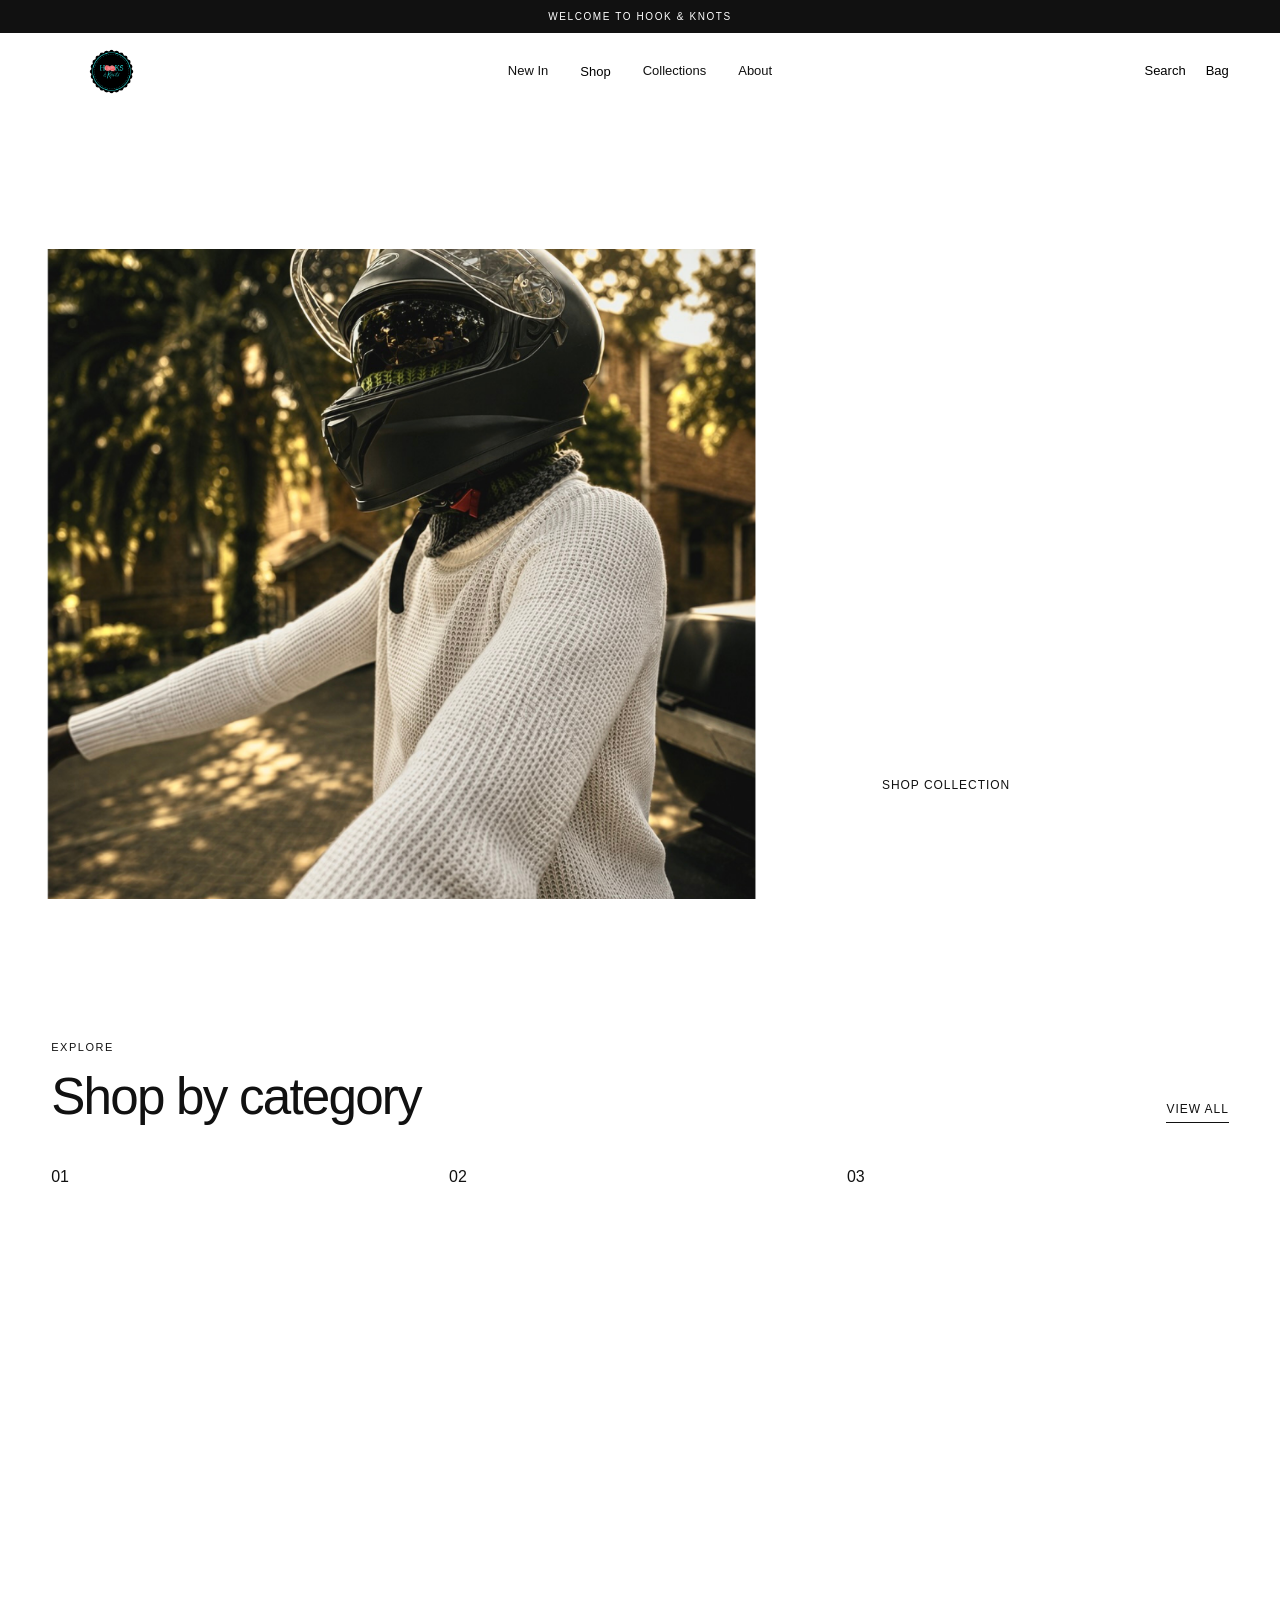
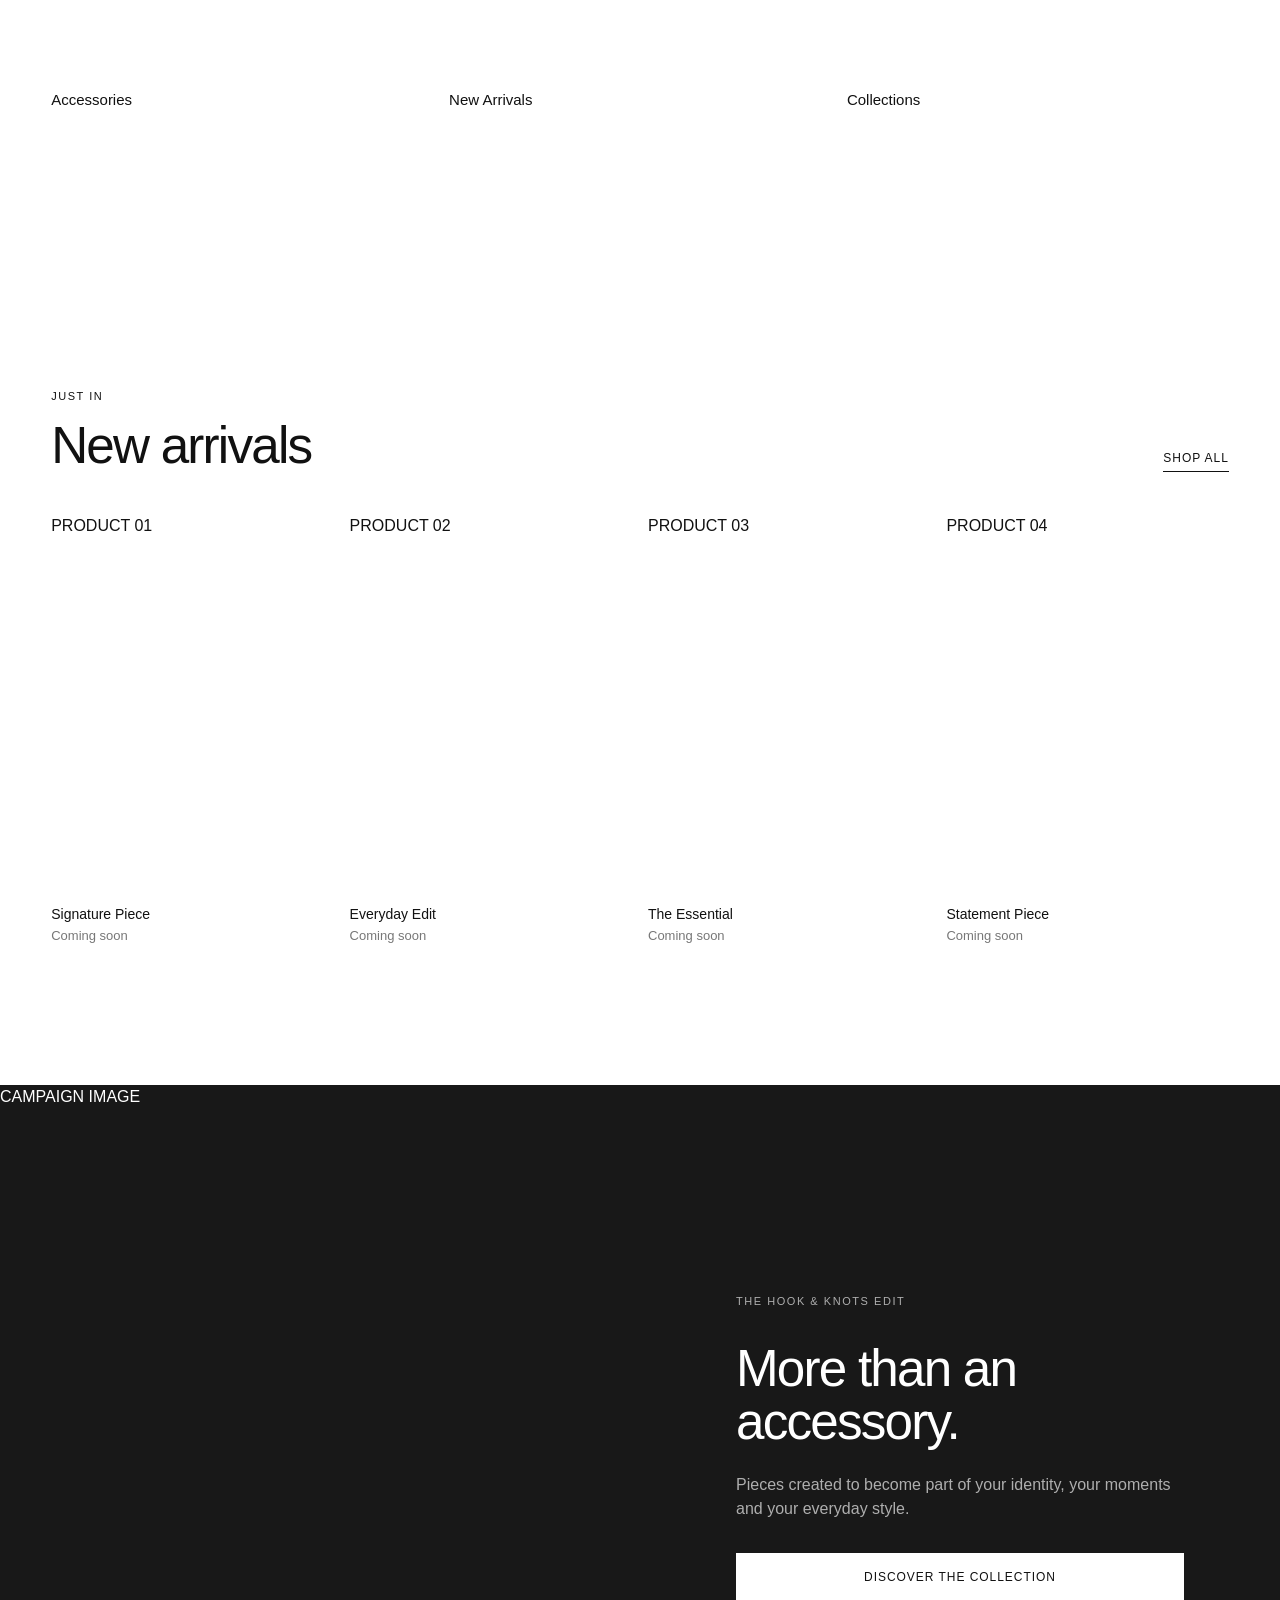
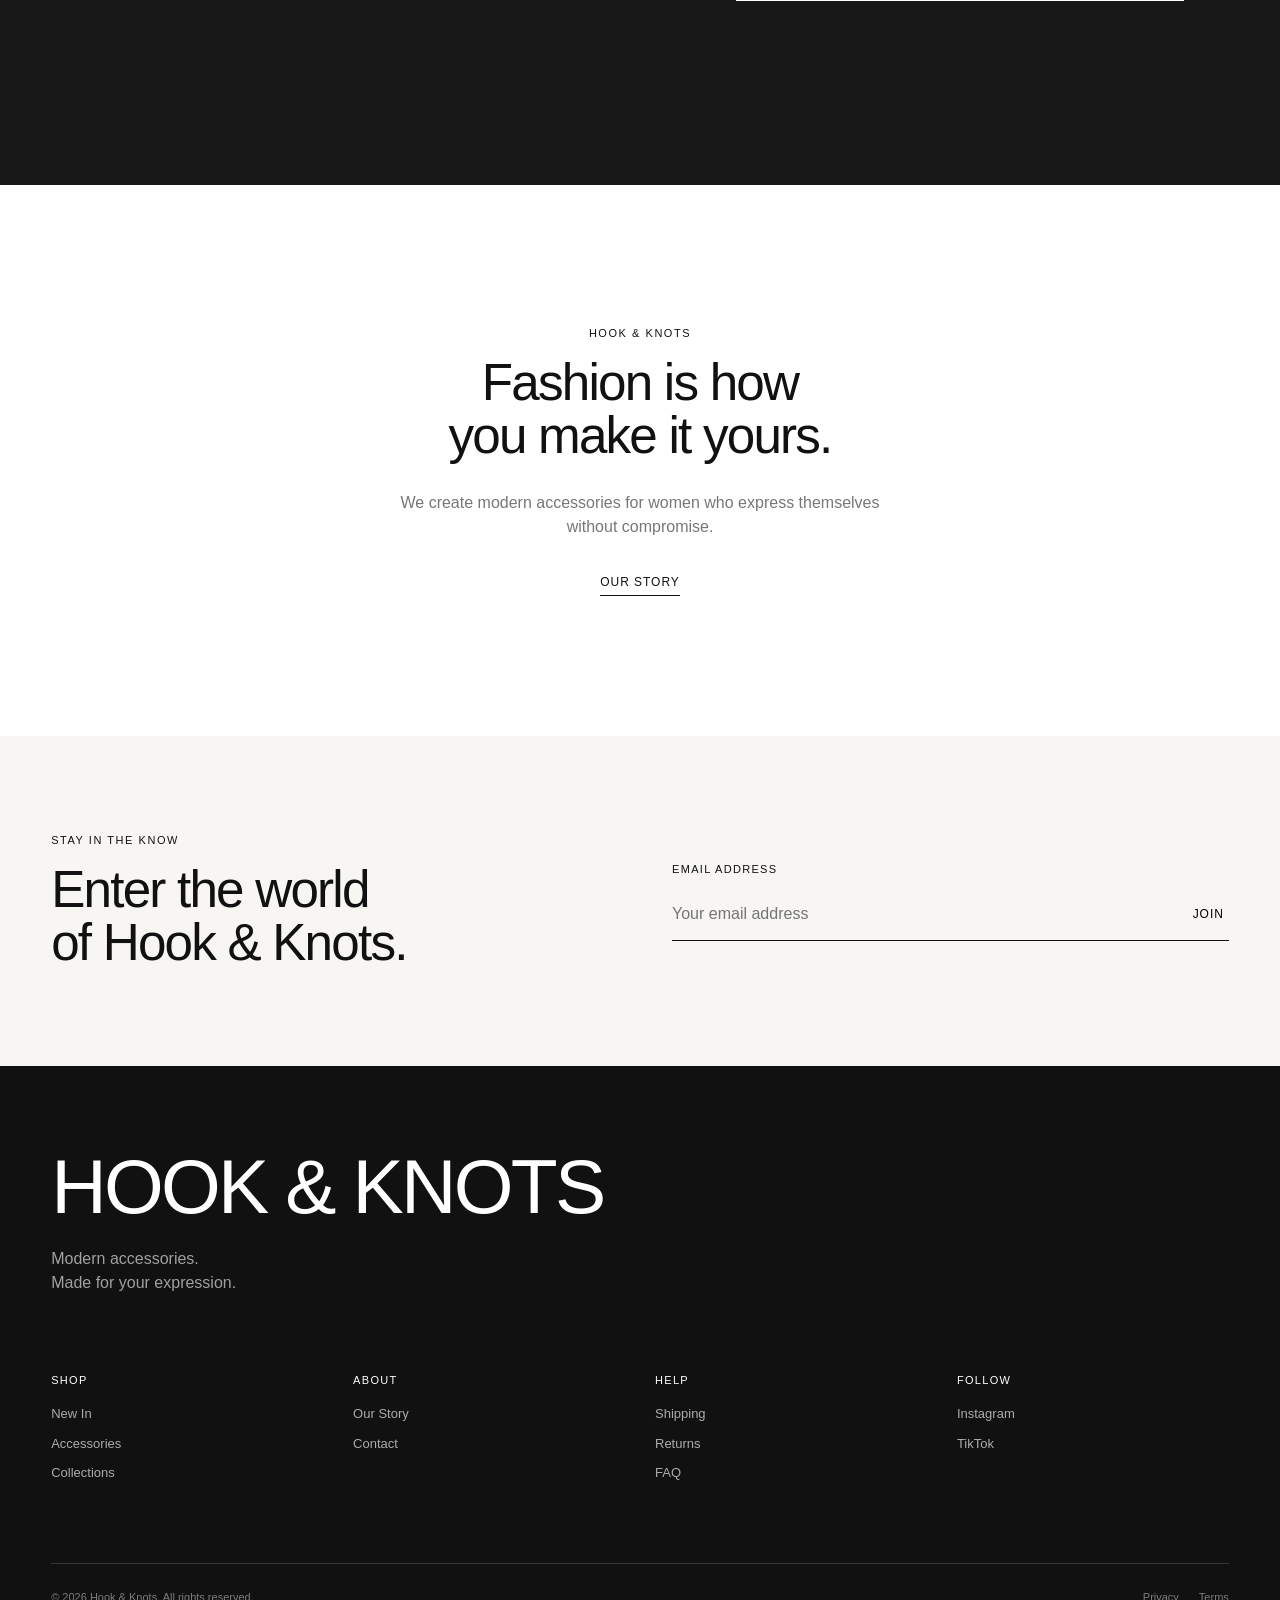
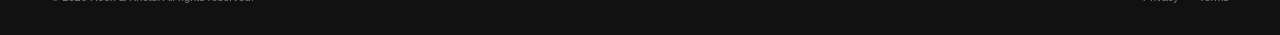
==== index.html @ 85d4e459 "project updates" ====
<!DOCTYPE html>
<html lang="en">
<head>
    <meta charset="UTF-8">
    <meta name="viewport" content="width=device-width, initial-scale=1.0">

    <meta
        name="description"
        content="Hook & Knots — modern fashion accessories designed for the woman who defines her own style."
    >

    <title>Hook & Knots — Modern Fashion Accessories</title>

    <link rel="stylesheet" href="css/style.css">
</head>

<body>

    <!-- =========================================
         ANNOUNCEMENT BAR
    ========================================== -->

    <div class="announcement-bar">
        <p>WELCOME TO HOOK & KNOTS</p>
    </div>


    <!-- =========================================
         HEADER
    ========================================== -->


    <header class="site-header">

<a href="/" class="logo">
    <img src="images/logo .png" alt="Hook & Knots" class="site-logo">
</a>
    <nav class="desktop-nav">

        <a href="#new">New In</a>

        <div class="nav-dropdown">
            <button class="nav-dropdown-button">
                Shop
            </button>

            <div class="nav-dropdown-menu">

                <div>
                    <span>SHOP</span>
                    <a href="#">All Accessories</a>
                    <a href="#">New Arrivals</a>
                    <a href="#">Best Sellers</a>
                </div>

                <div>
                    <span>EXPLORE</span>
                    <a href="#">Collections</a>
                    <a href="#">The Edit</a>
                    <a href="#">Lookbook</a>
                </div>

            </div>
        </div>

        <a href="#collections">Collections</a>

        <a href="#about">About</a>

    </nav>

    <div class="header-actions">

        <button
            class="icon-button"
            aria-label="Search"
            id="searchButton"
        >
            Search
        </button>

        <button
            class="icon-button"
            aria-label="Shopping bag"
            id="bagButton"
        >
            Cart
        </button>

        <button
            class="menu-button"
            aria-label="Open menu"
            id="menuButton"
        >
            Menu
        </button>

    </div>

</header>

<!-- =========================================
         MOBILE MENU
    ========================================== -->

    <div class="mobile-menu" id="mobileMenu">

        <button
            class="close-menu"
            id="closeMenu"
            aria-label="Close menu"
        >
            Close
        </button>

        <nav>
            <a href="#new">New In</a>
            <a href="#shop">Shop</a>
            <a href="#collections">Collections</a>
            <a href="#about">About</a>
        </nav>

    </div>


    <main>

        <!-- =====================================
             HERO
        ====================================== -->

        <section class="hero">
<div class="hero-image">
    <img src="images/Culture7.png"
         alt="Hook & Knots fashion campaign">
</div>
            <div class="hero-content">

                <p class="eyebrow">THE NEW COLLECTION</p>

                <h1>
                    Designed to<br>
                    define you.
                </h1>

                <p>
                    Hook & Knots is a modern urban brand focused on creation of customized fashion accessories.
                </p>

                <a href="#shop" class="button">
                    Shop Collection
                </a>

            </div>

        </section>


        <!-- =====================================
             SHOP BY CATEGORY
        ====================================== -->

        <section class="section category-section" id="shop">

            <div class="section-heading">

                <div>
                    <p class="eyebrow">EXPLORE</p>
                    <h2>Shop by category</h2>
                </div>

                <a href="#" class="text-link">
                    View all
                </a>

            </div>


            <div class="category-grid">

                <a href="#" class="category-card">

                    <div class="category-image placeholder-image">
                        <span>01</span>
                    </div>

                    <h3>Accessories</h3>

                </a>


                <a href="#" class="category-card">

                    <div class="category-image placeholder-image">
                        <span>02</span>
                    </div>

                    <h3>New Arrivals</h3>

                </a>


                <a href="#" class="category-card">

                    <div class="category-image placeholder-image">
                        <span>03</span>
                    </div>

                    <h3>Collections</h3>

                </a>

            </div>

        </section>


        <!-- =====================================
             NEW ARRIVALS
        ====================================== -->

        <section class="section products-section" id="new">

            <div class="section-heading">

                <div>
                    <p class="eyebrow">JUST IN</p>
                    <h2>New arrivals</h2>
                </div>

                <a href="#" class="text-link">
                    Shop all
                </a>

            </div>


            <div class="product-grid">

                <article class="product-card">

                    <div class="product-image placeholder-image">
                        <span>PRODUCT 01</span>
                    </div>

                    <div class="product-info">
                        <h3>Signature Piece</h3>
                        <p>Coming soon</p>
                    </div>

                </article>


                <article class="product-card">

                    <div class="product-image placeholder-image">
                        <span>PRODUCT 02</span>
                    </div>

                    <div class="product-info">
                        <h3>Everyday Edit</h3>
                        <p>Coming soon</p>
                    </div>

                </article>


                <article class="product-card">

                    <div class="product-image placeholder-image">
                        <span>PRODUCT 03</span>
                    </div>

                    <div class="product-info">
                        <h3>The Essential</h3>
                        <p>Coming soon</p>
                    </div>

                </article>


                <article class="product-card">

                    <div class="product-image placeholder-image">
                        <span>PRODUCT 04</span>
                    </div>

                    <div class="product-info">
                        <h3>Statement Piece</h3>
                        <p>Coming soon</p>
                    </div>

                </article>

            </div>

        </section>


        <!-- =====================================
             EDITORIAL / CAMPAIGN
        ====================================== -->

        <section class="editorial" id="collections">

            <div class="editorial-image placeholder-image">
                <span>CAMPAIGN IMAGE</span>
            </div>

            <div class="editorial-content">

                <p class="eyebrow">THE HOOK &amp; KNOTS EDIT</p>

                <h2>
                    More than an accessory.
                </h2>

                <p>
                    Pieces created to become part of your identity,
                    your moments and your everyday style.
                </p>

                <a href="#" class="button button-light">
                    Discover the collection
                </a>

            </div>

        </section>


        <!-- =====================================
             BRAND STATEMENT
        ====================================== -->

        <section class="brand-statement" id="about">

            <p class="eyebrow">HOOK &amp; KNOTS</p>

            <h2>
                Fashion is how<br>
                you make it yours.
            </h2>

            <p>
                We create modern accessories for women who
                express themselves without compromise.
            </p>

            <a href="#" class="text-link">
                Our story
            </a>

        </section>


        <!-- =====================================
             NEWSLETTER
        ====================================== -->

        <section class="newsletter">

            <div>

                <p class="eyebrow">STAY IN THE KNOW</p>

                <h2>
                    Enter the world<br>
                    of Hook &amp; Knots.
                </h2>

            </div>

            <form class="newsletter-form">

                <label for="email">
                    Email address
                </label>

                <div class="newsletter-input">

                    <input
                        type="email"
                        id="email"
                        placeholder="Your email address"
                        required
                    >

                    <button type="submit">
                        Join
                    </button>

                </div>

            </form>

        </section>

    </main>


    <!-- =========================================
         FOOTER
    ========================================== -->

    <footer class="site-footer">

        <div class="footer-brand">

            <h2>HOOK &amp; KNOTS</h2>

            <p>
                Modern accessories.<br>
                Made for your expression.
            </p>

        </div>


        <div class="footer-links">

            <div>
                <h3>Shop</h3>

                <a href="#new">New In</a>
                <a href="#shop">Accessories</a>
                <a href="#collections">Collections</a>

            </div>


            <div>
                <h3>About</h3>

                <a href="#about">Our Story</a>
                <a href="#">Contact</a>

            </div>


            <div>
                <h3>Help</h3>

                <a href="#">Shipping</a>
                <a href="#">Returns</a>
                <a href="#">FAQ</a>

            </div>


            <div>
                <h3>Follow</h3>

                <a href="#">Instagram</a>
                <a href="#">TikTok</a>

            </div>

        </div>


        <div class="footer-bottom">

            <p>
                © 2026 Hook &amp; Knots. All rights reserved.
            </p>

            <div>
                <a href="#">Privacy</a>
                <a href="#">Terms</a>
            </div>

        </div>

    </footer>


    <script src="js/script.js"></script>

</body>
</html>
---- css/style.css ----
EMIUM NAVIGATION
   ========================================================= */

.nav-dropdown {
    position: relative;
}

.nav-dropdown-button {
    font-size: 13px;
    cursor: pointer;
}

.nav-dropdown-menu {
    position: absolute;

    top: calc(100% + 25px);
    left: 50%;

    transform:
        translateX(-50%)
        translateY(10px);

    width: 420px;

    padding: 30px;

    display: grid;
    grid-template-columns: 1fr 1fr;

    gap: 35px;

    background: var(--white);

    border: 1px solid var(--light-grey);

    opacity: 0;
    visibility: hidden;

    transition:
        opacity 0.3s ease,
        transform 0.3s ease,
        visibility 0.3s ease;
}

.nav-dropdown:hover .nav-dropdown-menu,
.nav-dropdown:focus-within .nav-dropdown-menu {

    opacity: 1;

    visibility: visible;

    transform:
        translateX(-50%)
        translateY(0);
}

.nav-dropdown-menu div {

    display: flex;

    flex-direction: column;

    align-items: flex-start;

    gap: 10px;
}

.nav-dropdown-menu span {

    font-size: 10px;

    letter-spacing: 0.15em;

    color: var(--grey);

    margin-bottom: 8px;
}

.nav-dropdown-menu a {

    font-size: 13px;

    transition: opacity 0.3s ease;
}

.nav-dropdown-menu a:hover {

    opacity: 0.5;
}
/* =========================================================
   01. DESIGN TOKENS
   ========================================================= */

:root {

    /* Colors */
    --black: #111111;
    --soft-black: #181818;
    --white: #ffffff;
    --off-white: #f7f6f3;
    --warm-white: #fbfaf8;
    --light-grey: #e7e5e1;
    --grey: #777777;

    /* Typography */
    --font-main: Arial, Helvetica, sans-serif;

    /* Layout */
    --container: 1440px;
    --side-padding: clamp(20px, 4vw, 64px);

    /* Spacing */
    --space-xs: 8px;
    --space-sm: 16px;
    --space-md: 24px;
    --space-lg: 40px;
    --space-xl: 64px;
    --space-2xl: 96px;
    --space-3xl: 140px;

    /* Motion */
    --transition: 0.3s ease;

}


/* =========================================================
   02. RESET
   ========================================================= */

* {
    margin: 0;
    padding: 0;
    box-sizing: border-box;
}

html {
    scroll-behavior: smooth;
}

body {
    background: var(--white);
    color: var(--black);
    font-family: var(--font-main);
    font-size: 16px;
    line-height: 1.5;
    -webkit-font-smoothing: antialiased;
}

img {
    width: 100%;
    height: auto;
    display: block;
}

button,
input {
    font: inherit;
}

button {
    border: 0;
    background: none;
    cursor: pointer;
}

a {
    color: inherit;
    text-decoration: none;
}


/* =========================================================
   03. GLOBAL TYPOGRAPHY
   ========================================================= */

h1,
h2,
h3 {
    font-weight: 400;
    line-height: 1.05;
}

h1 {
    font-size: clamp(48px, 7vw, 100px);
    letter-spacing: -0.04em;
}

h2 {
    font-size: clamp(34px, 4vw, 64px);
    letter-spacing: -0.035em;
}

h3 {
    font-size: 18px;
}

p {
    color: var(--grey);
}

.eyebrow {
    color: inherit;
    font-size: 11px;
    letter-spacing: 0.14em;
    text-transform: uppercase;
    margin-bottom: 14px;
}


/* =========================================================
   04. ANNOUNCEMENT BAR
   ========================================================= */

.announcement-bar {
    width: 100%;
    background: var(--black);
    color: var(--white);
    padding: 9px 20px;
    text-align: center;
}

.announcement-bar p {
    color: var(--white);
    font-size: 10px;
    letter-spacing: 0.16em;
}


/* =========================================================
   05. HEADER
   ========================================================= */

.site-header {
    width: 100%;
    height: 76px;

    display: grid;
    grid-template-columns: 1fr auto 1fr;
    align-items: center;

    padding: 0 var(--side-padding);

    background: var(--white);

    position: relative;
    z-index: 100;
}

.logo {
    font-size: 18px;
    letter-spacing: 0.08em;
    font-weight: 600;
}

.desktop-nav {
    display: flex;
    align-items: center;
    gap: 32px;
}

.desktop-nav a,
.icon-button {
    font-size: 13px;
    transition: opacity var(--transition);
}

.desktop-nav a:hover,
.icon-button:hover {
    opacity: 0.5;
}

.header-actions {
    display: flex;
    justify-content: flex-end;
    align-items: center;
    gap: 20px;
}

.menu-button {
    display: none;
}


/* =========================================================
   06. MOBILE MENU
   ========================================================= */

.mobile-menu {
    display: none;
}


/* =========================================================
   07. HERO
   ========================================================= */

.hero {
    min-height: calc(100vh - 110px);

    position: relative;

    display: flex;
    align-items: flex-end;

    overflow: hidden;
    background: var(--white);
    
}
.hero-content {
    position: relative;
    z-index: 2;

    width: min(700px, 90%);

    padding:
        0
        var(--side-padding)
        clamp(40px, 7vw, 100px);

    color: var(--white);
}

.hero-content p {
    color: var(--white);
    max-width: 400px;
    margin: 20px 0 30px;
}


/* =========================================================
   08. BUTTONS
   ========================================================= */

.button {
    display: inline-flex;
    align-items: center;
    justify-content: center;

    min-height: 48px;

    padding: 0 28px;

    background: var(--white);
    color: var(--black);

    font-size: 12px;
    letter-spacing: 0.08em;
    text-transform: uppercase;

    transition:
        background var(--transition),
        color var(--transition);
}

.button:hover {
    background: var(--black);
    color: var(--white);
}

.button-light {
    background: var(--white);
    color: var(--black);
}


/* =========================================================
   09. SECTIONS
   ========================================================= */

.section {
    max-width: var(--container);
    margin: 0 auto;

    padding:
        var(--space-3xl)
        var(--side-padding);
}

.section-heading {
    display: flex;
    justify-content: space-between;
    align-items: flex-end;

    margin-bottom: 42px;
}

.text-link {
    display: inline-block;

    font-size: 12px;
    letter-spacing: 0.08em;
    text-transform: uppercase;

    border-bottom: 1px solid currentColor;

    padding-bottom: 4px;

    transition: opacity var(--transition);
}

.text-link:hover {
    opacity: 0.5;
}


/* =========================================================
   10. CATEGORY GRID
   ========================================================= */

.category-grid {
    display: grid;
    grid-template-columns: repeat(3, 1fr);
    gap: 16px;
}

.category-card {
    display: block;
}

.category-image {
    aspect-ratio: 3 / 4;

    margin-bottom: 18px;

    overflow: hidden;

    transition: transform 0.5s ease;
}

.category-card:hover .category-image {
    transform: scale(0.98);
}

.category-card h3 {
    font-size: 15px;
}


/* =========================================================
   11. PRODUCT GRID
   ========================================================= */

.product-grid {
    display: grid;
    grid-template-columns: repeat(4, 1fr);
    gap: 16px;
}

.product-image {
    aspect-ratio: 3 / 4;

    margin-bottom: 16px;

    overflow: hidden;
}

.product-info h3 {
    font-size: 14px;
    margin-bottom: 4px;
}

.product-info p {
    font-size: 13px;
}


/* =========================================================
   12. EDITORIAL
   ========================================================= */

.editorial {
    min-height: 700px;

    display: grid;
    grid-template-columns: 1fr 1fr;

    background: var(--soft-black);
    color: var(--white);
}

.editorial-image {
    min-height: 700px;
}

.editorial-content {
    display: flex;
    flex-direction: column;
    justify-content: center;

    padding: var(--space-2xl);
}

.editorial-content p {
    max-width: 450px;

    margin: 24px 0 32px;

    color: rgba(255, 255, 255, 0.65);
}


/* =========================================================
   13. BRAND STATEMENT
   ========================================================= */

.brand-statement {
    max-width: 900px;

    margin: 0 auto;

    padding:
        var(--space-3xl)
        var(--side-padding);

    text-align: center;
}

.brand-statement h2 {
    margin-bottom: 28px;
}

.brand-statement p:not(.eyebrow) {
    max-width: 500px;

    margin: 0 auto 30px;
}


/* =========================================================
   14. NEWSLETTER
   ========================================================= */

.newsletter {
    display: grid;
    grid-template-columns: 1fr 1fr;

    gap: var(--space-xl);

    padding:
        var(--space-2xl)
        var(--side-padding);

    background: var(--off-white);
}

.newsletter-form {
    align-self: center;
}

.newsletter-form label {
    display: block;

    font-size: 11px;
    text-transform: uppercase;
    letter-spacing: 0.12em;

    margin-bottom: 10px;
}

.newsletter-input {
    display: flex;

    border-bottom: 1px solid var(--black);
}

.newsletter-input input {
    width: 100%;

    padding: 14px 0;

    border: 0;
    outline: none;

    background: transparent;
}

.newsletter-input button {
    padding: 0 5px;

    font-size: 12px;
    text-transform: uppercase;
    letter-spacing: 0.08em;
}


/* =========================================================
   15. FOOTER
   ========================================================= */

.site-footer {
    padding:
        80px
        var(--side-padding)
        30px;

    background: var(--black);
    color: var(--white);
}

.footer-brand {
    margin-bottom: 80px;
}

.footer-brand h2 {
    font-size: clamp(38px, 6vw, 80px);
    margin-bottom: 20px;
}

.footer-brand p {
    color: rgba(255, 255, 255, 0.6);
}

.footer-links {
    display: grid;
    grid-template-columns: repeat(4, 1fr);

    gap: 30px;

    margin-bottom: 80px;
}

.footer-links div {
    display: flex;
    flex-direction: column;
    align-items: flex-start;
    gap: 10px;
}

.footer-links h3 {
    font-size: 11px;

    text-transform: uppercase;
    letter-spacing: 0.12em;

    margin-bottom: 8px;
}

.footer-links a {
    color: rgba(255, 255, 255, 0.65);

    font-size: 13px;

    transition: color var(--transition);
}

.footer-links a:hover {
    color: var(--white);
}

.footer-bottom {
    padding-top: 25px;

    border-top: 1px solid rgba(255, 255, 255, 0.15);

    display: flex;
    justify-content: space-between;
    gap: 20px;
}

.footer-bottom p,
.footer-bottom a {
    color: rgba(255, 255, 255, 0.45);

    font-size: 11px;
}

.footer-bottom div {
    display: flex;
    gap: 20px;
}


/* =========================================================
   16. RESPONSIVE — TABLET
   ========================================================= */

@media (max-width: 900px) {

    .desktop-nav {
        gap: 18px;
    }

    .header-actions {
        gap: 12px;
    }

    .product-grid {
        grid-template-columns: repeat(2, 1fr);
    }

    .editorial {
        grid-template-columns: 1fr;
    }

    .editorial-image {
        min-height: 500px;
    }

    .editorial-content {
        min-height: 500px;
        padding: var(--space-xl);
    }

    .newsletter {
        grid-template-columns: 1fr;
    }

}


/* =========================================================
   17. RESPONSIVE — MOBILE
   ========================================================= */

@media (max-width: 700px) {

    .site-header {
        height: 64px;

        display: flex;
        justify-content: space-between;
    }

    .desktop-nav {
        display: none;
    }

    .header-actions {
        gap: 14px;
    }

    .header-actions .icon-button:first-child {
        display: none;
    }

    .menu-button {
        display: block;
    }


    /* Mobile menu */

    .mobile-menu {
        position: fixed;
        inset: 0;

        z-index: 200;

        display: none;
        flex-direction: column;

        padding: 25px;

        background: var(--white);
    }

    .mobile-menu.active {
        display: flex;
    }

    .close-menu {
        align-self: flex-end;

        font-size: 12px;
        text-transform: uppercase;
    }

    .mobile-menu nav {
        display: flex;
        flex-direction: column;

        gap: 24px;

        margin-top: 80px;
    }

    .mobile-menu nav a {
        font-size: 38px;
        letter-spacing: -0.03em;
    }


    /* Hero */

    .hero {
        min-height: 78vh;
    }

    .hero-content {
        padding-bottom: 45px;
    }

    .hero-content h1 {
        font-size: clamp(48px, 14vw, 72px);
    }


    /* Sections */

    .section {
        padding-top: 80px;
        padding-bottom: 80px;
    }

    .section-heading {
        align-items: flex-start;
        gap: 20px;
    }

    .section-heading h2 {
        font-size: 36px;
    }


    /* Categories */

    .category-grid {
        grid-template-columns: 1fr;

        gap: 40px;
    }

    .category-image {
        aspect-ratio: 4 / 5;
    }


    /* Products */

    .product-grid {
        grid-template-columns: repeat(2, 1fr);

        gap: 12px;
    }

    .product-image {
        aspect-ratio: 3 / 4;
    }


    /* Editorial */

    .editorial-image {
        min-height: 70vh;
    }

    .editorial-content {
        min-height: auto;

        padding:
            70px
            var(--side-padding);
    }


    /* Brand */

    .brand-statement {
        padding-top: 100px;
        padding-bottom: 100px;
    }


    /* Newsletter */

    .newsletter {
        padding-top: 70px;
        padding-bottom: 70px;
    }


    /* Footer */

    .site-footer {
        padding-top: 60px;
    }

    .footer-brand {
        margin-bottom: 60px;
    }

    .footer-links {
        grid-template-columns: repeat(2, 1fr);

        margin-bottom: 60px;
    }

    .footer-bottom {
        flex-direction: column;
    }

}

/* =========================================================
   PRODUCT INTERACTIONS
   ========================================================= */

.product-card {

    cursor: pointer;

}

.product-image {

    position: relative;

    overflow: hidden;
}

.product-image::after {

    content: "VIEW PRODUCT";

    position: absolute;

    left: 50%;
    bottom: 20px;

    transform:
        translate(-50%, 10px);

    padding: 10px 16px;

    background: var(--white);

    color: var(--black);

    font-size: 9px;

    letter-spacing: 0.12em;

    opacity: 0;

    transition:
        opacity 0.3s ease,
        transform 0.3s ease;

}

.product-card:hover
.product-image::after {

    opacity: 1;

    transform:
        translate(-50%, 0);

}

.product-card:hover
.product-image {

    transform: none;
}
/* =========================================================
   SCROLL REVEAL
   ========================================================= */

.reveal {

    opacity: 0;

    transform: translateY(30px);

    transition:
        opacity 0.8s ease,
        transform 0.8s ease;

}

.reveal.visible {

    opacity: 1;

    transform: translateY(0);

}
@media (max-width: 700px) {

    .mobile-menu {

        padding:
            24px
            var(--side-padding);

    }

    .mobile-menu nav a {

        font-size: clamp(
            34px,
            10vw,
            48px
        );

        letter-spacing: -0.04em;

    }

    .mobile-menu nav a::after {

        content: "↗";

        margin-left: 8px;

        font-size: 18px;

        vertical-align: middle;

    }

}

/* =========================================================
   SHOP PAGE
   ========================================================= */

.shop-hero {
    min-height: 55vh;

    display: flex;
    align-items: flex-end;

    max-width: var(--container);
    margin: 0 auto;

    padding:
        120px
        var(--side-padding)
        70px;

    background: var(--warm-white);
}

.shop-hero > div {
    max-width: 650px;
}

.shop-hero h1 {
    margin: 10px 0 20px;

    font-size: clamp(
        64px,
        10vw,
        150px
    );

    line-height: 0.9;

    letter-spacing: -0.06em;
}

.shop-hero p:last-child {
    max-width: 480px;

    font-size: 15px;

    line-height: 1.7;

    color: var(--grey);
}


/* =========================================================
   SHOP SECTION
   ========================================================= */

.shop-section {
    max-width: var(--container);

    margin: 0 auto;

    padding:
        var(--space-2xl)
        var(--side-padding);
}


/* =========================================================
   SHOP TOOLBAR
   ========================================================= */

.shop-toolbar {
    display: flex;

    align-items: center;

    justify-content: space-between;

    padding-bottom: 25px;

    border-bottom: 1px solid var(--light-grey);
}

.shop-toolbar p {
    margin: 0;

    font-size: 12px;

    color: var(--grey);

    letter-spacing: 0.04em;
}

.shop-controls {
    display: flex;

    align-items: center;

    gap: 25px;
}

.filter-button,
.shop-controls select {
    border: 0;

    background: transparent;

    font-family: inherit;

    font-size: 12px;

    cursor: pointer;
}

.filter-button {
    text-transform: uppercase;

    letter-spacing: 0.1em;
}

.shop-controls select {
    padding: 8px 0;

    outline: none;
}


/* =========================================================
   FILTER PANEL
   ========================================================= */

.filter-panel {
    max-height: 0;

    overflow: hidden;

    opacity: 0;

    transition:
        max-height 0.4s ease,
        opacity 0.3s ease;
}

.filter-panel.active {
    max-height: 300px;

    opacity: 1;

    padding: 30px 0;

    border-bottom: 1px solid var(--light-grey);
}

.filter-panel > div {
    display: flex;

    align-items: center;

    flex-wrap: wrap;

    gap: 15px;
}

.filter-panel span {
    width: 100%;

    margin-bottom: 5px;

    font-size: 10px;

    letter-spacing: 0.15em;

    color: var(--grey);
}

.filter-panel button {
    padding: 10px 18px;

    border: 1px solid var(--black);

    background: transparent;

    font-family: inherit;

    font-size: 11px;

    cursor: pointer;

    transition:
        background 0.3s ease,
        color 0.3s ease;
}

.filter-panel button:hover,
.filter-panel button.active {
    background: var(--black);

    color: var(--white);
}


/* =========================================================
   SHOP PRODUCT GRID
   ========================================================= */

.shop-product-grid {
    display: grid;

    grid-template-columns:
        repeat(2, 1fr);

    column-gap: 18px;

    row-gap: 65px;

    margin-top: 55px;
}


/* =========================================================
   SHOP PRODUCT CARD
   ========================================================= */

.shop-product-card {
    min-width: 0;

    cursor: pointer;
}

.shop-product-image {
    position: relative;

    aspect-ratio: 3 / 4;

    display: flex;

    align-items: center;

    justify-content: center;

    overflow: hidden;

    background:
        linear-gradient(
            135deg,
            #e5e1dc,
            #c5c0b9
        );

    color: rgba(0, 0, 0, 0.3);

    transition:
        transform 0.6s ease;
}

.shop-product-image > span:first-child {
    font-size: 10px;

    letter-spacing: 0.15em;
}

.shop-product-card:hover
.shop-product-image {
    transform: scale(0.99);
}


/* =========================================================
   PRODUCT LABEL
   ========================================================= */

.product-label {
    position: absolute;

    top: 15px;

    left: 15px;

    padding: 7px 10px;

    background: var(--white);

    color: var(--black);

    font-size: 8px;

    letter-spacing: 0.1em;
}


/* =========================================================
   QUICK VIEW
   ========================================================= */

.quick-view {
    position: absolute;

    bottom: 18px;

    left: 50%;

    transform:
        translate(-50%, 15px);

    padding: 11px 18px;

    border: 0;

    background: var(--white);

    color: var(--black);

    font-family: inherit;

    font-size: 9px;

    letter-spacing: 0.1em;

    text-transform: uppercase;

    opacity: 0;

    cursor: pointer;

    transition:
        opacity 0.3s ease,
        transform 0.3s ease;
}

.shop-product-card:hover
.quick-view {
    opacity: 1;

    transform:
        translate(-50%, 0);
}


/* =========================================================
   PRODUCT INFORMATION
   ========================================================= */

.shop-product-info {
    display: flex;

    align-items: flex-start;

    justify-content: space-between;

    gap: 20px;

    padding-top: 18px;
}

.shop-product-info h2 {
    margin: 0 0 6px;

    font-size: 13px;

    font-weight: 400;
}

.shop-product-info p {
    margin: 0;

    font-size: 11px;

    color: var(--grey);
}

.shop-product-info strong {
    flex-shrink: 0;

    font-size: 12px;

    font-weight: 400;
}


/* =========================================================
   SHOP MOBILE
   ========================================================= */

@media (max-width: 700px) {

    .shop-hero {
        min-height: 48vh;

        padding:
            100px
            var(--side-padding)
            50px;
    }

    .shop-hero h1 {
        font-size: clamp(
            64px,
            20vw,
            100px
        );
    }

    .shop-hero p:last-child {
        font-size: 14px;
    }

    .shop-section {
        padding-top: 60px;
    }

    .shop-toolbar {
        align-items: flex-start;
    }

    .shop-controls {
        gap: 15px;
    }

    .shop-product-grid {
        grid-template-columns: 1fr 1fr;

        column-gap: 10px;

        row-gap: 40px;

        margin-top: 35px;
    }

    .shop-product-image {
        aspect-ratio: 3 / 4;
    }

    .product-label {
        top: 8px;

        left: 8px;

        padding: 5px 7px;
    }

    .quick-view {
        display: none;
    }

    .shop-product-info {
        display: block;

        padding-top: 12px;
    }

    .shop-product-info h2 {
        font-size: 11px;
    }

    .shop-product-info p {
        font-size: 9px;
    }

    .shop-product-info strong {
        display: block;

        margin-top: 6px;

        font-size: 10px;
    }

}
/* =========================================================
   PRODUCT DETAIL PAGE
   ========================================================= */

.product-breadcrumb {
    max-width: var(--container);
    margin: 0 auto;

    padding:
        35px
        var(--side-padding)
        0;

    display: flex;
    gap: 10px;

    font-size: 11px;
    color: var(--grey);
}

.product-breadcrumb a {
    transition: opacity 0.3s ease;
}

.product-breadcrumb a:hover {
    opacity: 0.5;
}


/* =========================================================
   PRODUCT DETAIL LAYOUT
   ========================================================= */

.product-detail {
    max-width: var(--container);
    margin: 0 auto;

    padding:
        45px
        var(--side-padding)
        var(--space-3xl);

    display: grid;

    grid-template-columns:
        minmax(0, 1.15fr)
        minmax(360px, 0.85fr);

    gap: clamp(40px, 7vw, 120px);

    align-items: start;
}


/* =========================================================
   MAIN PRODUCT IMAGE
   ========================================================= */

.product-main-image {
    width: 100%;

    aspect-ratio: 4 / 5;

    display: flex;

    align-items: center;
    justify-content: center;

    background:
        linear-gradient(
            135deg,
            #e4dfd9,
            #c3beb7
        );

    color: rgba(0, 0, 0, 0.3);

    overflow: hidden;

    transition:
        transform 0.8s ease;
}

.product-main-image span {
    font-size: 11px;

    letter-spacing: 0.16em;

    text-transform: uppercase;
}

.product-main-image:hover {
    transform: scale(0.995);
}


/* =========================================================
   PRODUCT INFORMATION
   ========================================================= */

.product-detail-info {
    position: sticky;

    top: 120px;

    padding-top: 10px;
}

.product-detail-info h1 {
    margin: 12px 0 15px;

    font-size: clamp(
        38px,
        4vw,
        64px
    );

    line-height: 0.95;

    letter-spacing: -0.05em;

    font-weight: 400;
}

.product-price {
    margin: 0 0 40px;

    font-size: 15px;
}


/* =========================================================
   DESCRIPTION
   ========================================================= */

.product-description {
    max-width: 480px;

    padding-bottom: 30px;

    border-bottom:
        1px solid var(--light-grey);
}

.product-description p {
    margin: 0 0 12px;

    font-size: 13px;

    line-height: 1.7;

    color: var(--grey);
}

.product-description p:last-child {
    margin-bottom: 0;
}


/* =========================================================
   PRODUCT OPTIONS
   ========================================================= */

.product-option {
    padding: 25px 0;

    border-bottom:
        1px solid var(--light-grey);
}

.product-option label {
    display: block;

    margin-bottom: 15px;

    font-size: 10px;

    text-transform: uppercase;

    letter-spacing: 0.12em;
}

.option-buttons {
    display: flex;

    flex-wrap: wrap;

    gap: 8px;
}

.option-button {
    min-width: 70px;

    padding: 11px 16px;

    border: 1px solid var(--light-grey);

    background: transparent;

    font-family: inherit;

    font-size: 11px;

    cursor: pointer;

    transition:
        background 0.3s ease,
        color 0.3s ease,
        border-color 0.3s ease;
}

.option-button:hover,
.option-button.active {
    border-color: var(--black);

    background: var(--black);

    color: var(--white);
}


/* =========================================================
   QUANTITY
   ========================================================= */

.quantity-selector {
    width: 130px;

    display: flex;

    align-items: center;

    justify-content: space-between;

    border: 1px solid var(--light-grey);
}

.quantity-selector button {
    width: 40px;
    height: 40px;

    border: 0;

    background: transparent;

    font-size: 18px;

    cursor: pointer;
}

.quantity-selector span {
    font-size: 12px;
}


/* =========================================================
   ADD TO BAG
   ========================================================= */

.product-add-button {
    width: 100%;

    margin-top: 25px;

    padding: 18px 25px;

    border: 1px solid var(--black);

    background: var(--black);

    color: var(--white);

    font-family: inherit;

    font-size: 11px;

    letter-spacing: 0.12em;

    text-transform: uppercase;

    cursor: pointer;

    transition:
        background 0.3s ease,
        color 0.3s ease;
}

.product-add-button:hover {
    background: transparent;

    color: var(--black);
}


/* =========================================================
   PRODUCT DETAILS
   ========================================================= */

.product-details-list {
    margin-top: 15px;
}

.product-details-list details {
    border-bottom:
        1px solid var(--light-grey);
}

.product-details-list summary {
    padding: 20px 0;

    list-style: none;

    cursor: pointer;

    font-size: 12px;
}

.product-details-list summary::-webkit-details-marker {
    display: none;
}

.product-details-list summary::after {
    content: "+";

    float: right;

    font-size: 16px;

    font-weight: 300;
}

.product-details-list details[open]
summary::after {
    content: "−";
}

.product-details-list details p {
    max-width: 500px;

    margin: 0;

    padding:
        0 0 20px;

    color: var(--grey);

    font-size: 12px;

    line-height: 1.7;
}


/* =========================================================
   RELATED PRODUCTS
   ========================================================= */

.related-products {
    max-width: var(--container);

    margin: 0 auto;

    padding:
        0
        var(--side-padding)
        var(--space-3xl);
}

.related-grid {
    display: grid;

    grid-template-columns:
        repeat(3, 1fr);

    gap: 18px;

    margin-top: 50px;
}

.related-image {
    aspect-ratio: 3 / 4;

    display: flex;

    align-items: center;
    justify-content: center;

    background:
        linear-gradient(
            135deg,
            #e5e1dc,
            #c5c0b9
        );

    color: rgba(0, 0, 0, 0.3);

    overflow: hidden;

    transition:
        transform 0.5s ease;
}

.related-grid a:hover
.related-image {
    transform: scale(0.985);
}

.related-image span {
    font-size: 10px;

    letter-spacing: 0.12em;
}

.related-grid h3 {
    margin: 15px 0 5px;

    font-size: 13px;

    font-weight: 400;
}

.related-grid p {
    margin: 0;

    font-size: 11px;

    color: var(--grey);
}


/* =========================================================
   PRODUCT MOBILE
   ========================================================= */

@media (max-width: 800px) {

    .product-breadcrumb {
        padding-top: 25px;
    }

    .product-detail {
        grid-template-columns: 1fr;

        gap: 45px;

        padding-top: 30px;

        padding-bottom: 80px;
    }

    .product-detail-info {
        position: static;

        padding-top: 0;
    }

    .product-detail-info h1 {
        font-size: clamp(
            40px,
            12vw,
            60px
        );
    }

    .product-price {
        margin-bottom: 30px;
    }

    .related-products {
        padding-bottom: 80px;
    }

    .related-grid {
        grid-template-columns:
            repeat(2, 1fr);

        gap: 10px;

        margin-top: 30px;
    }

    .related-grid a:last-child {
        display: none;
    }

}

/* =========================================================
   LOGO + HERO IMAGE FIX
   ========================================================= */

/* Header logo */
.site-logo {
    display: block;
    width: 120px;
    height: auto;
    max-height: 45px;
    object-fit: contain;
}

.logo {
    display: flex;
    align-items: center;
    width: 120px;
    height: 50px;
    overflow: hidden;
}

/* Hero image */
.hero-image {
    position: relative;
    overflow: hidden;
    width: 100%;
    height: 100%;
    min-height: 650px;
}

.hero-image img {
    position: absolute;
    inset: 0;
    width: 100%;
    height: 100%;
    object-fit: cover;
    object-position: center;
    display: block;
}
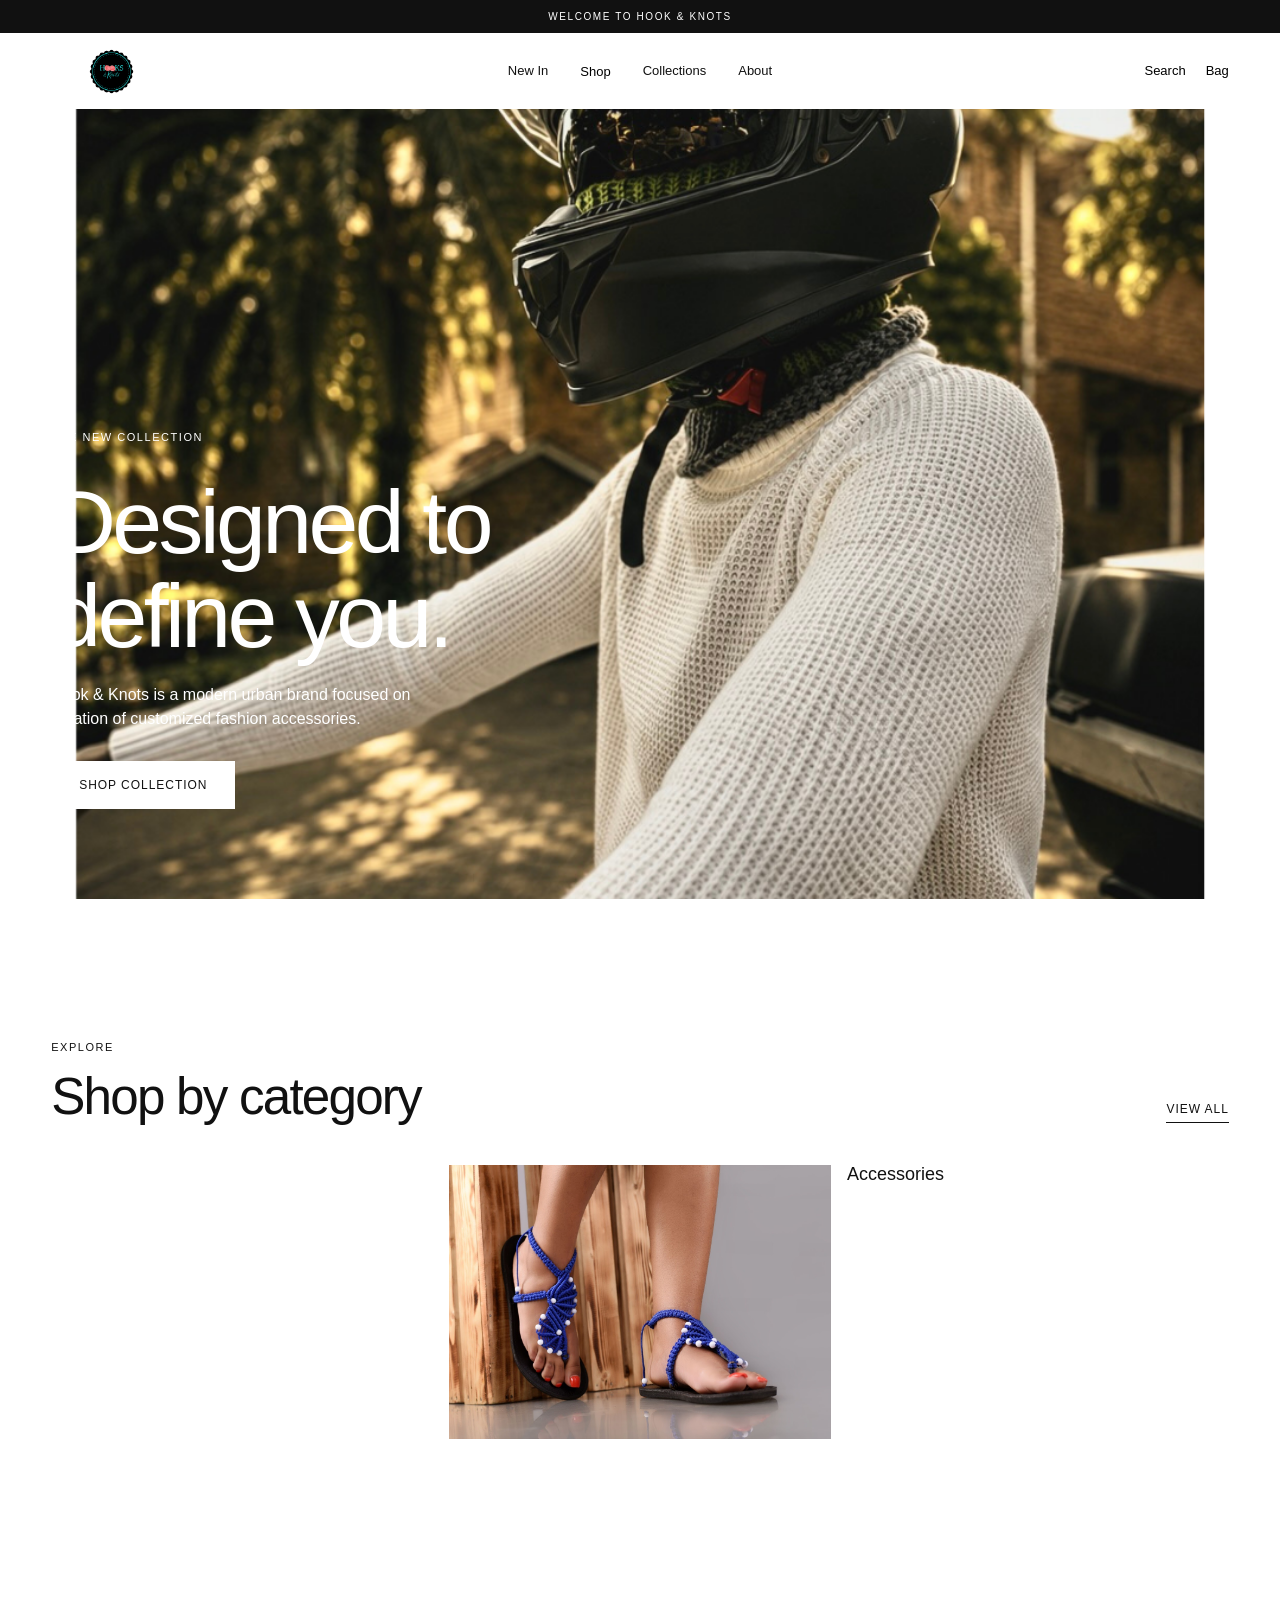
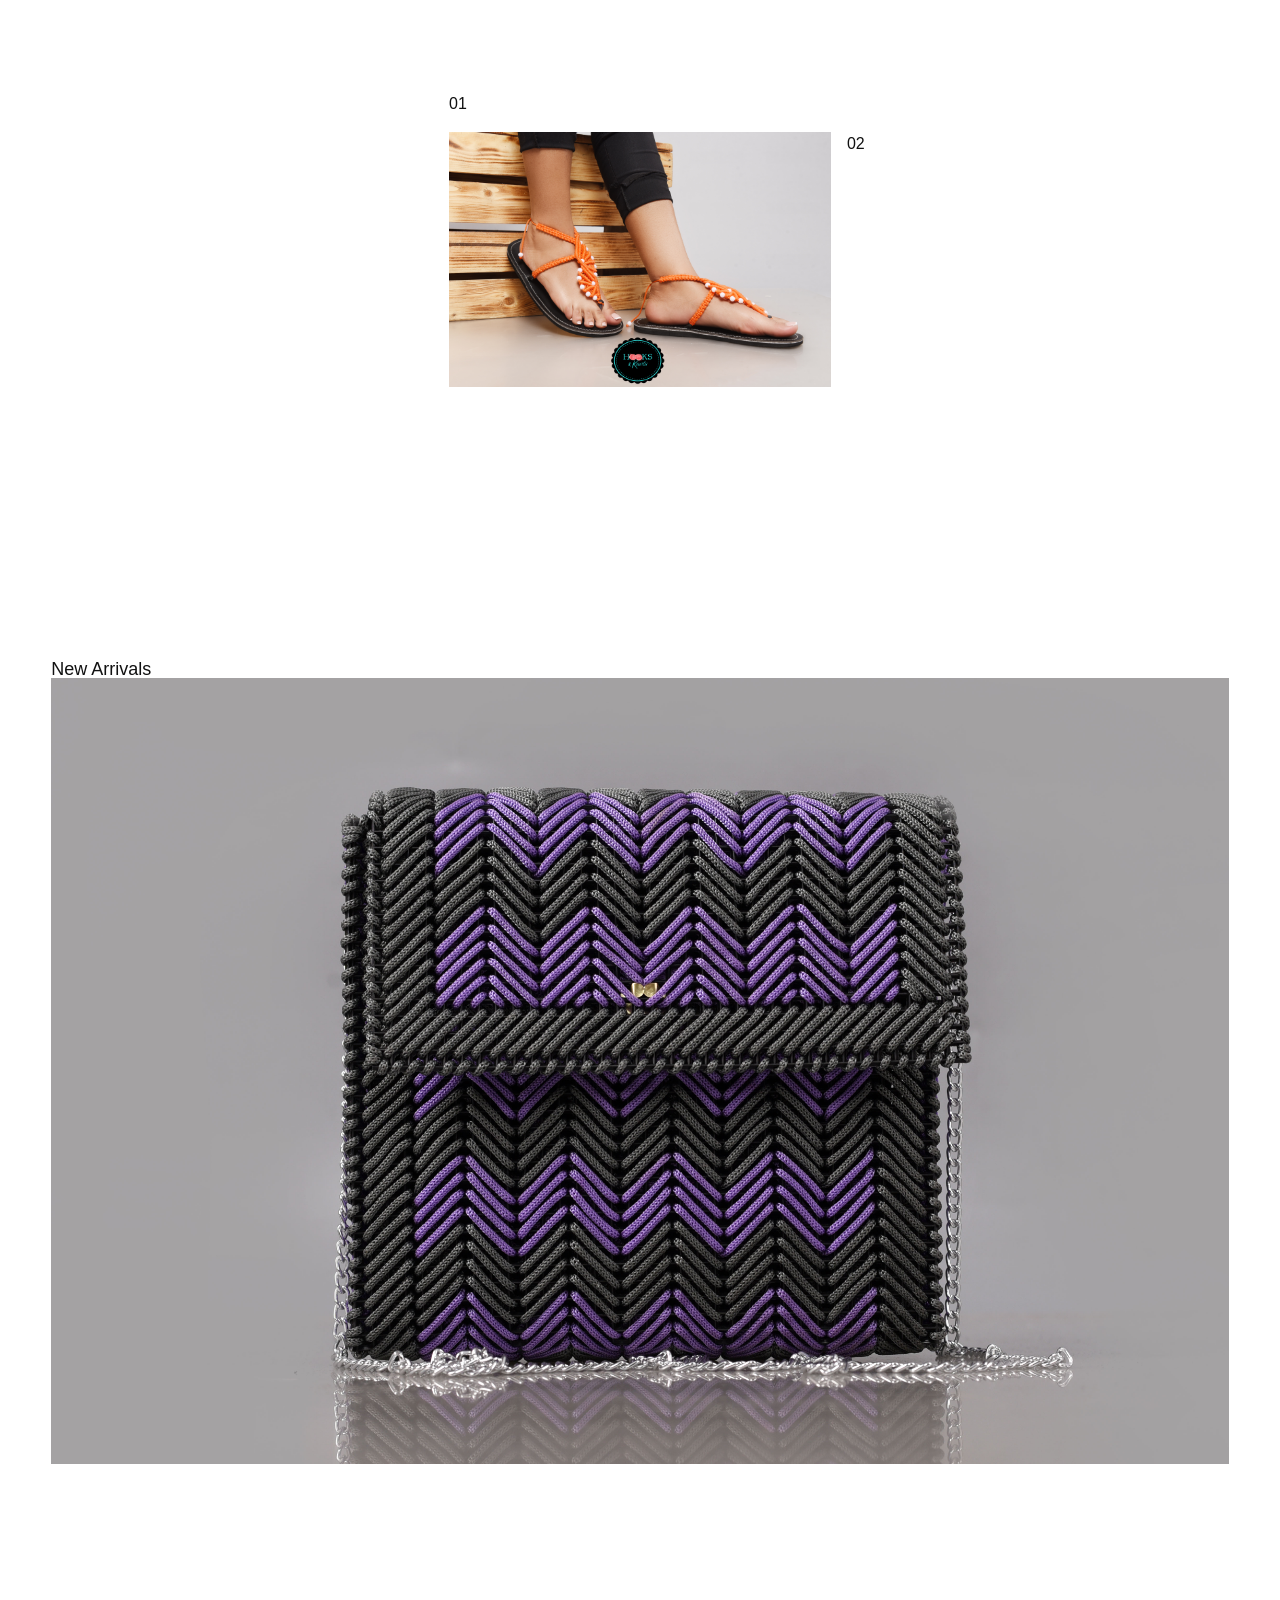
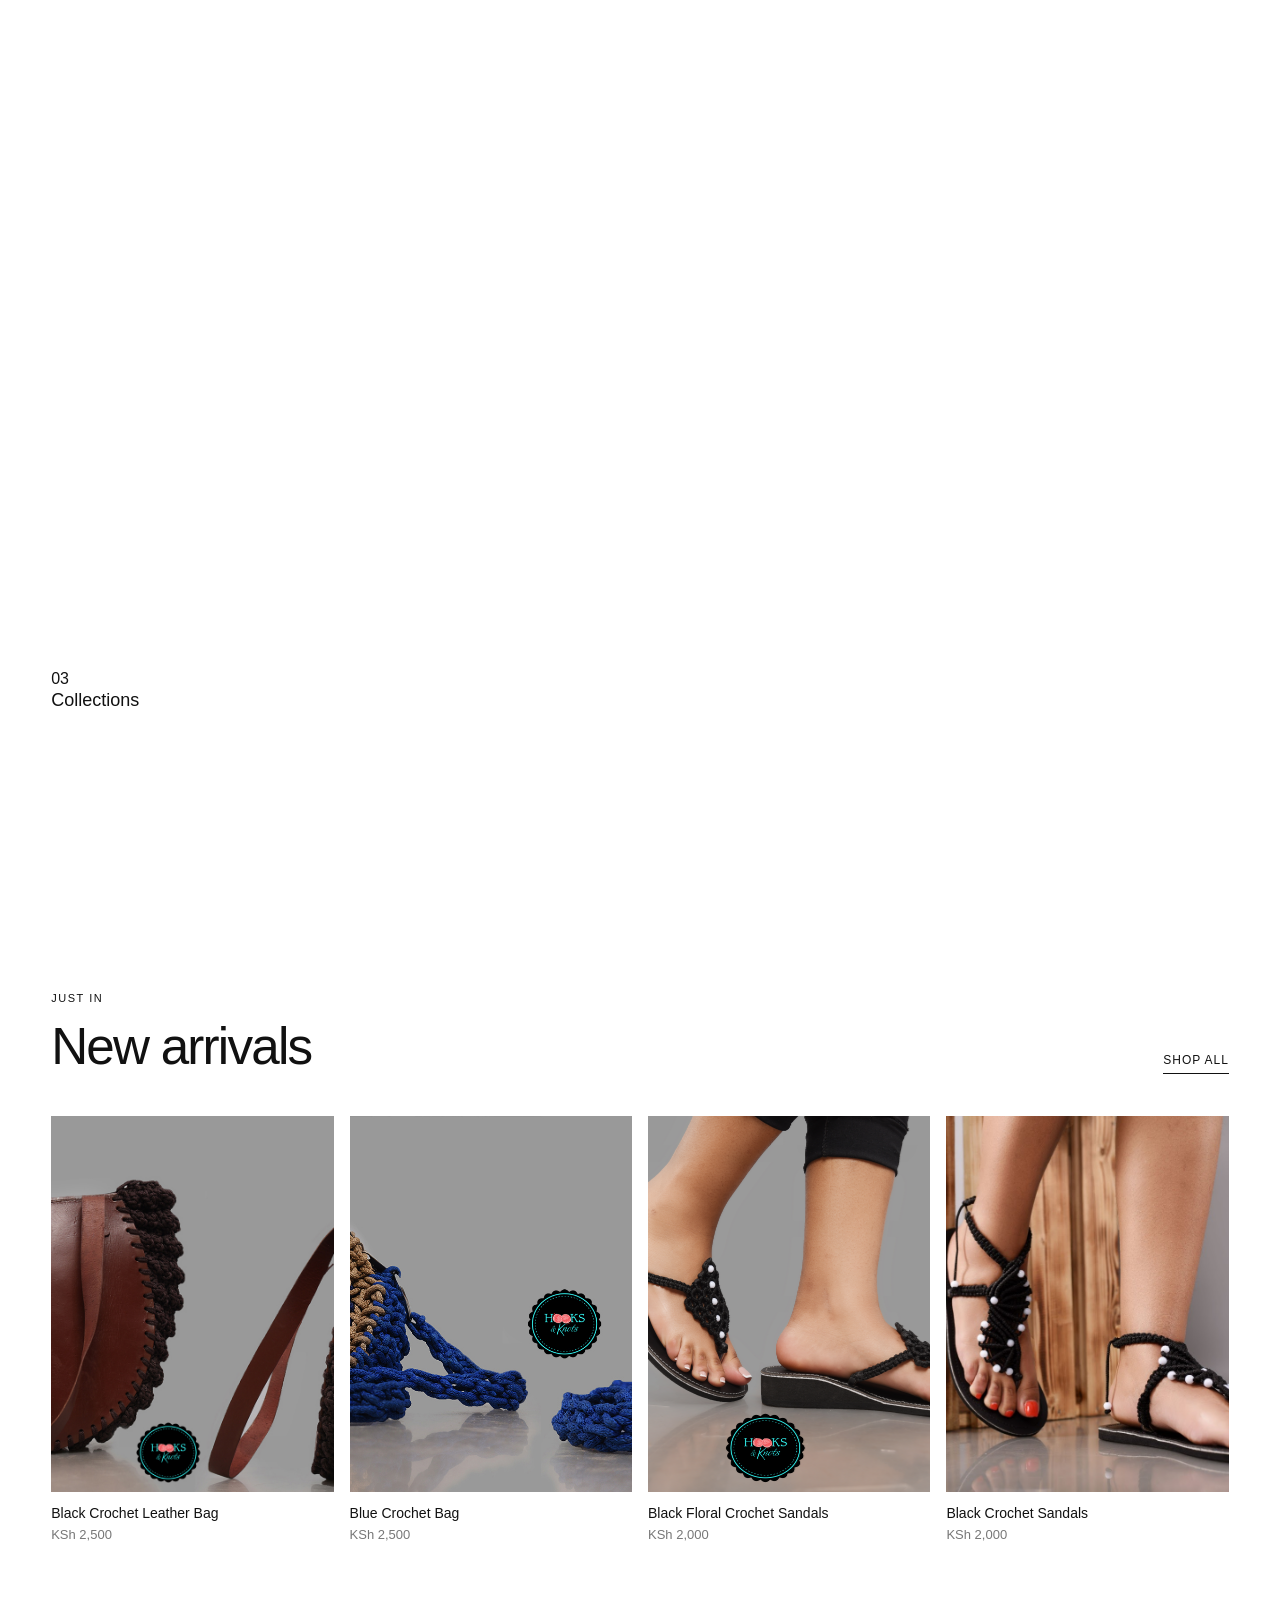
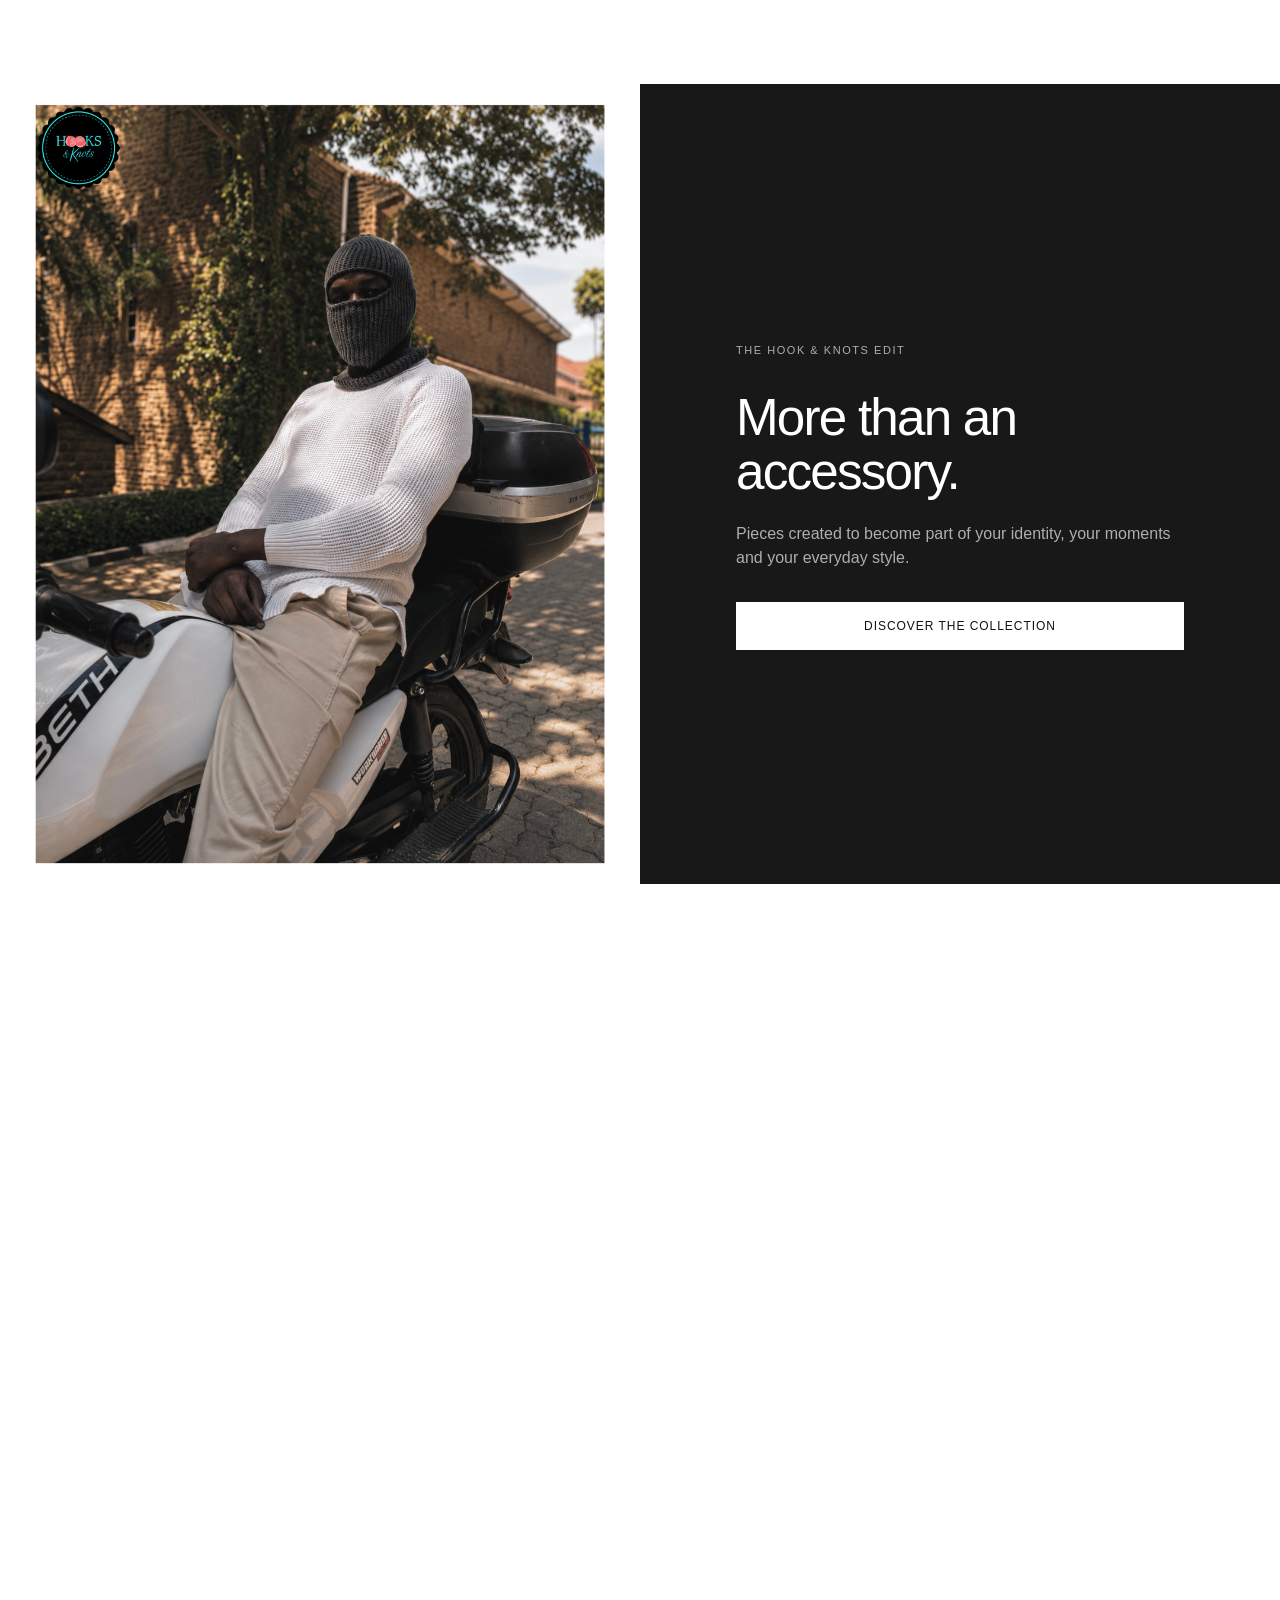
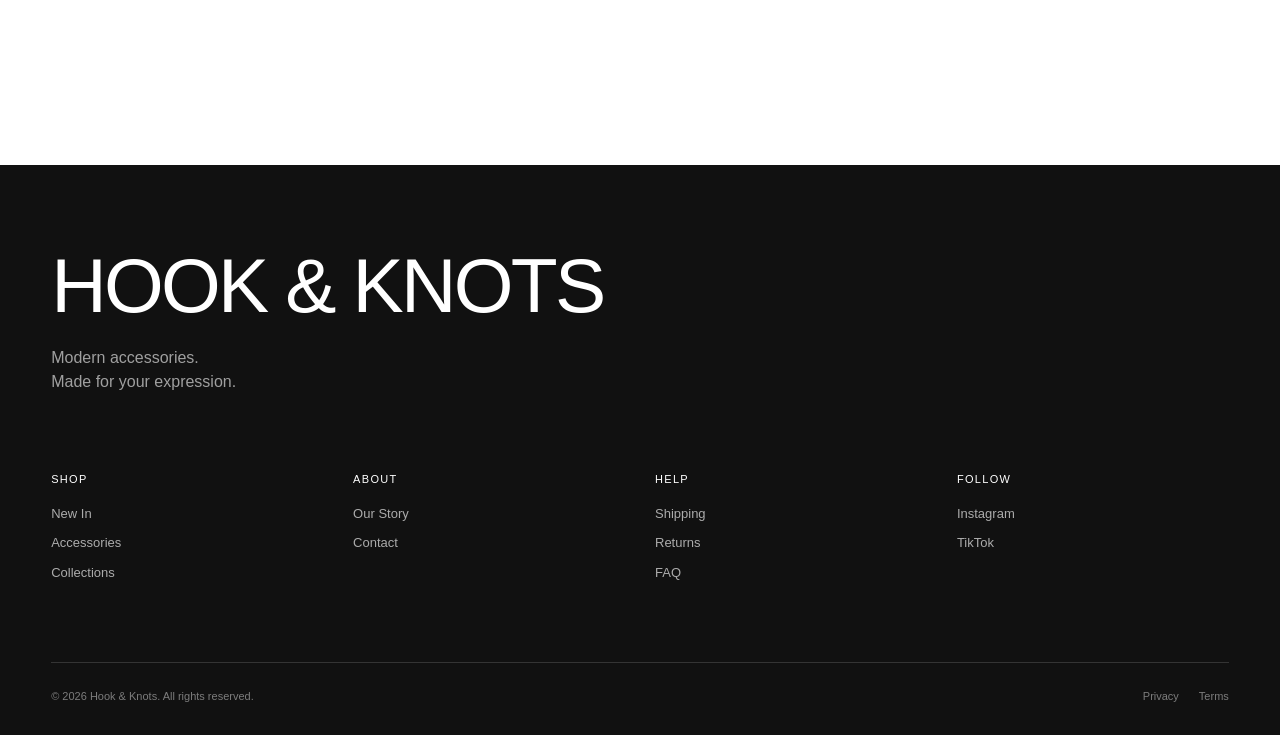
==== commit a673e0e6: "ux updates" ====
--- a/index.html
+++ b/index.html
@@ -180,7 +180,12 @@
 
                 <a href="#" class="category-card">
 
-                    <div class="category-image placeholder-image">
+                    <div class="category-card">
+    <a href="product.html">
+        <div class="category-image">
+            <img src="images/product blue crochet sandles .jpg"
+                 alt="Black Crochet Brown Leather Bag">
+        </div>
                         <span>01</span>
                     </div>
 
@@ -191,7 +196,15 @@
 
                 <a href="#" class="category-card">
 
-                    <div class="category-image placeholder-image">
+                    <div class="category-card">
+    <a href="product.html">
+        <div class="category-image">
+            <img src="images/product orange crochet sandles .JPG"
+                 alt="Black Crochet Brown Leather Bag">
+        </div>
+        
+    </a>
+</div>
                         <span>02</span>
                     </div>
 
@@ -202,7 +215,15 @@
 
                 <a href="#" class="category-card">
 
-                    <div class="category-image placeholder-image">
+                    <div class="category-card">
+    <a href="product.html">
+        <div class="category-image">
+            <img src="images/product purple sling bag1.JPG"
+                 alt="Black Crochet Brown Leather Bag">
+        </div>
+        
+    </a>
+</div>
                         <span>03</span>
                     </div>
 
@@ -237,60 +258,61 @@
 
             <div class="product-grid">
 
-                <article class="product-card">
-
-                    <div class="product-image placeholder-image">
-                        <span>PRODUCT 01</span>
-                    </div>
-
-                    <div class="product-info">
-                        <h3>Signature Piece</h3>
-                        <p>Coming soon</p>
-                    </div>
-
-                </article>
-
-
-                <article class="product-card">
-
-                    <div class="product-image placeholder-image">
-                        <span>PRODUCT 02</span>
-                    </div>
-
-                    <div class="product-info">
-                        <h3>Everyday Edit</h3>
-                        <p>Coming soon</p>
-                    </div>
-
-                </article>
-
-
-                <article class="product-card">
-
-                    <div class="product-image placeholder-image">
-                        <span>PRODUCT 03</span>
-                    </div>
-
-                    <div class="product-info">
-                        <h3>The Essential</h3>
-                        <p>Coming soon</p>
-                    </div>
-
-                </article>
-
-
-                <article class="product-card">
-
-                    <div class="product-image placeholder-image">
-                        <span>PRODUCT 04</span>
-                    </div>
-
-                    <div class="product-info">
-                        <h3>Statement Piece</h3>
-                        <p>Coming soon</p>
-                    </div>
-
-                </article>
+                <div class="product-card">
+    <a href="product.html">
+        <div class="product-image">
+            <img src="images/black crochet brown leather bag.jpg"
+                 alt="Black Crochet Brown Leather Bag">
+        </div>
+
+        <div class="product-info">
+            <h3>Black Crochet Leather Bag</h3>
+            <p>KSh 2,500</p>
+        </div>
+    </a>
+</div>
+
+<div class="product-card">
+    <a href="product.html">
+        <div class="product-image">
+            <img src="images/Blue crochet bag.jpg"
+                 alt="Blue Crochet Bag">
+        </div>
+
+        <div class="product-info">
+            <h3>Blue Crochet Bag</h3>
+            <p>KSh 2,500</p>
+        </div>
+    </a>
+</div>
+
+<div class="product-card">
+    <a href="product.html">
+        <div class="product-image">
+            <img src="images/Black Sandals floral crochet design.JPG"
+                 alt="Black Floral Crochet Sandals">
+        </div>
+
+        <div class="product-info">
+            <h3>Black Floral Crochet Sandals</h3>
+            <p>KSh 2,000</p>
+        </div>
+    </a>
+</div>
+
+<div class="product-card">
+    <a href="product.html">
+        <div class="product-image">
+            <img src="images/product black crochet sandles .jpg"
+                 alt="Black Crochet Sandals">
+        </div>
+
+        <div class="product-info">
+            <h3>Black Crochet Sandals</h3>
+            <p>KSh 2,000</p>
+        </div>
+    </a>
+</div>
 
             </div>
 
@@ -303,8 +325,10 @@
 
         <section class="editorial" id="collections">
 
-            <div class="editorial-image placeholder-image">
-                <span>CAMPAIGN IMAGE</span>
+            <div class="editorial-image ">
+                <img src="images/culture3.png"
+                 alt="Black Crochet Sandals">
+                
             </div>
 
             <div class="editorial-content">
--- a/css/style.css
+++ b/css/style.css
@@ -295,33 +295,47 @@
 /* =========================================================
    07. HERO
    ========================================================= */
-
 .hero {
-    min-height: calc(100vh - 110px);
-
-    position: relative;
-
-    display: flex;
-    align-items: flex-end;
-
-    overflow: hidden;
-    background: var(--white);
-    
-}
+min-height: calc(100vh - 110px);
+position: relative;
+display: flex;
+align-items: flex-end;
+overflow: hidden;
+background: var(--black);
+}
+
+/* Full hero image */
+.hero-image {
+position: absolute;
+inset: 0;
+width: 100%;
+height: 100%;
+overflow: hidden;
+z-index: 0;
+}
+
+.hero-image img {
+width: 100%;
+height: 100%;
+display: block;
+object-fit: cover;
+object-position: center center;
+}
+
+/* Text sits above the image */
 .hero-content {
-    position: relative;
-    z-index: 2;
-
-    width: min(700px, 90%);
-
-    padding:
-        0
-        var(--side-padding)
-        clamp(40px, 7vw, 100px);
-
-    color: var(--white);
-}
-
+position: relative;
+z-index: 2;
+width: min(700px, 90%);
+
+padding:
+    0
+    var(--side-padding)
+    clamp(40px, 7vw, 100px);
+
+color: var(--white);
+
+}
 .hero-content p {
     color: var(--white);
     max-width: 400px;
@@ -449,11 +463,37 @@
 }
 
 .product-image {
+    width: 100%;
     aspect-ratio: 3 / 4;
-
-    margin-bottom: 16px;
-
     overflow: hidden;
+    background: #f5f5f0;
+}
+
+.product-image img {
+    width: 100%;
+    height: 100%;
+    object-fit: cover;
+    display: block;
+    transition: transform 0.5s ease;
+}
+
+.product-card:hover .product-image img {
+    transform: scale(1.03);
+}
+
+.product-info {
+    padding-top: 14px;
+}
+
+.product-info h3 {
+    margin: 0 0 6px;
+    font-size: 15px;
+    font-weight: 500;
+}
+
+.product-info p {
+    margin: 0;
+    font-size: 14px;
 }
 
 .product-info h3 {
@@ -1986,21 +2026,3 @@
     overflow: hidden;
 }
 
-/* Hero image */
-.hero-image {
-    position: relative;
-    overflow: hidden;
-    width: 100%;
-    height: 100%;
-    min-height: 650px;
-}
-
-.hero-image img {
-    position: absolute;
-    inset: 0;
-    width: 100%;
-    height: 100%;
-    object-fit: cover;
-    object-position: center;
-    display: block;
-}
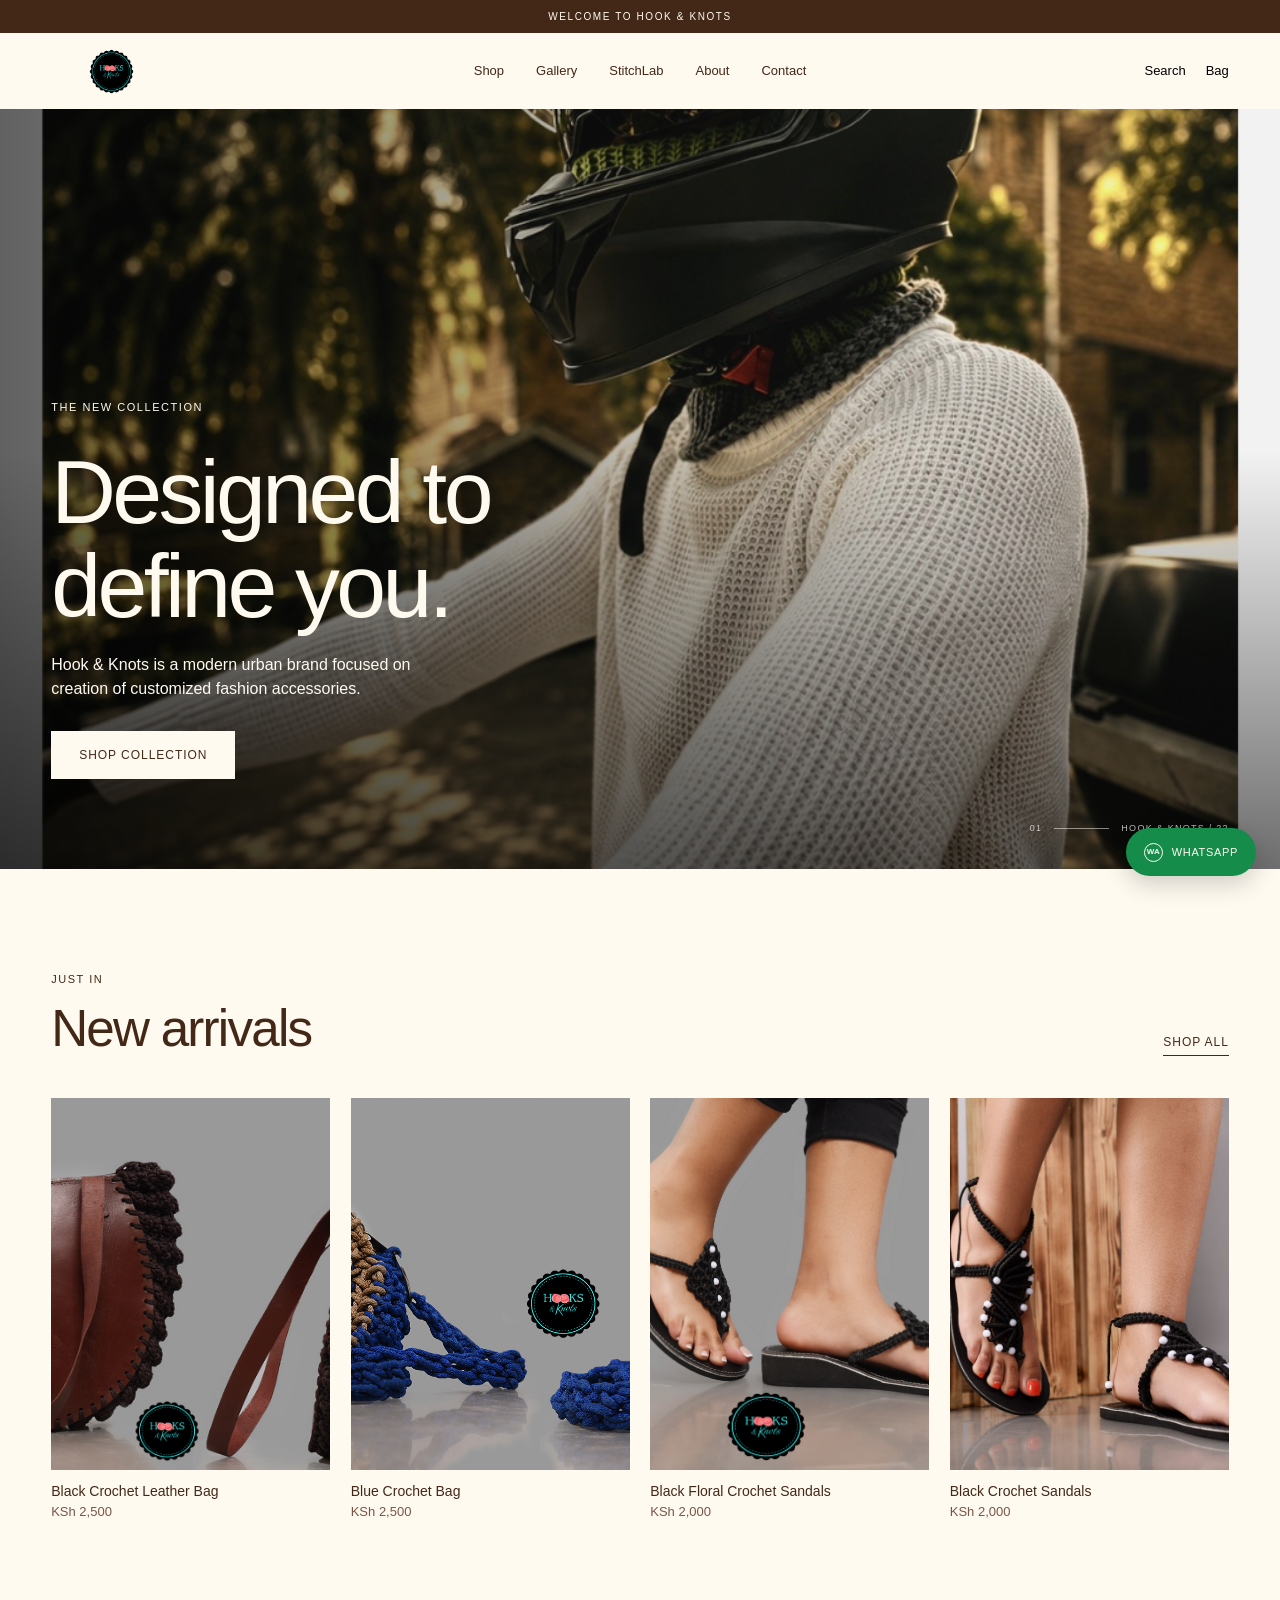
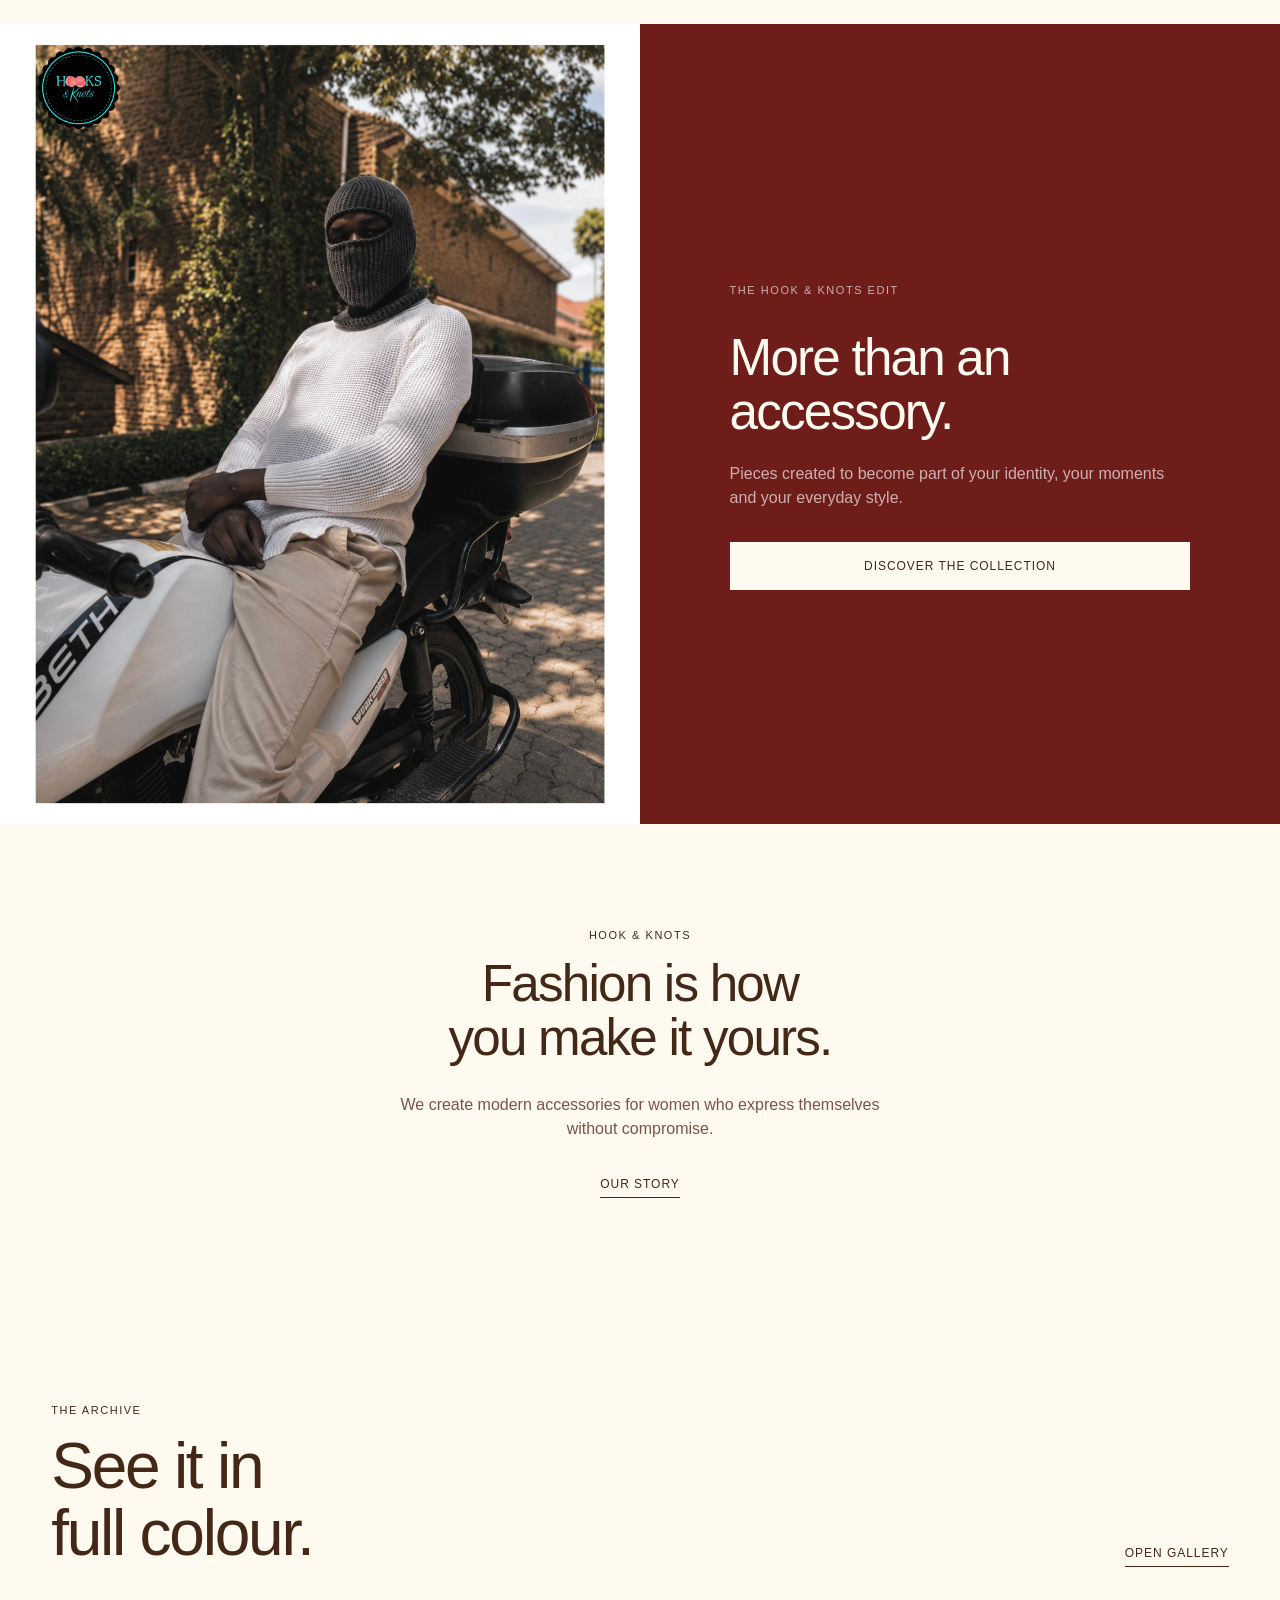
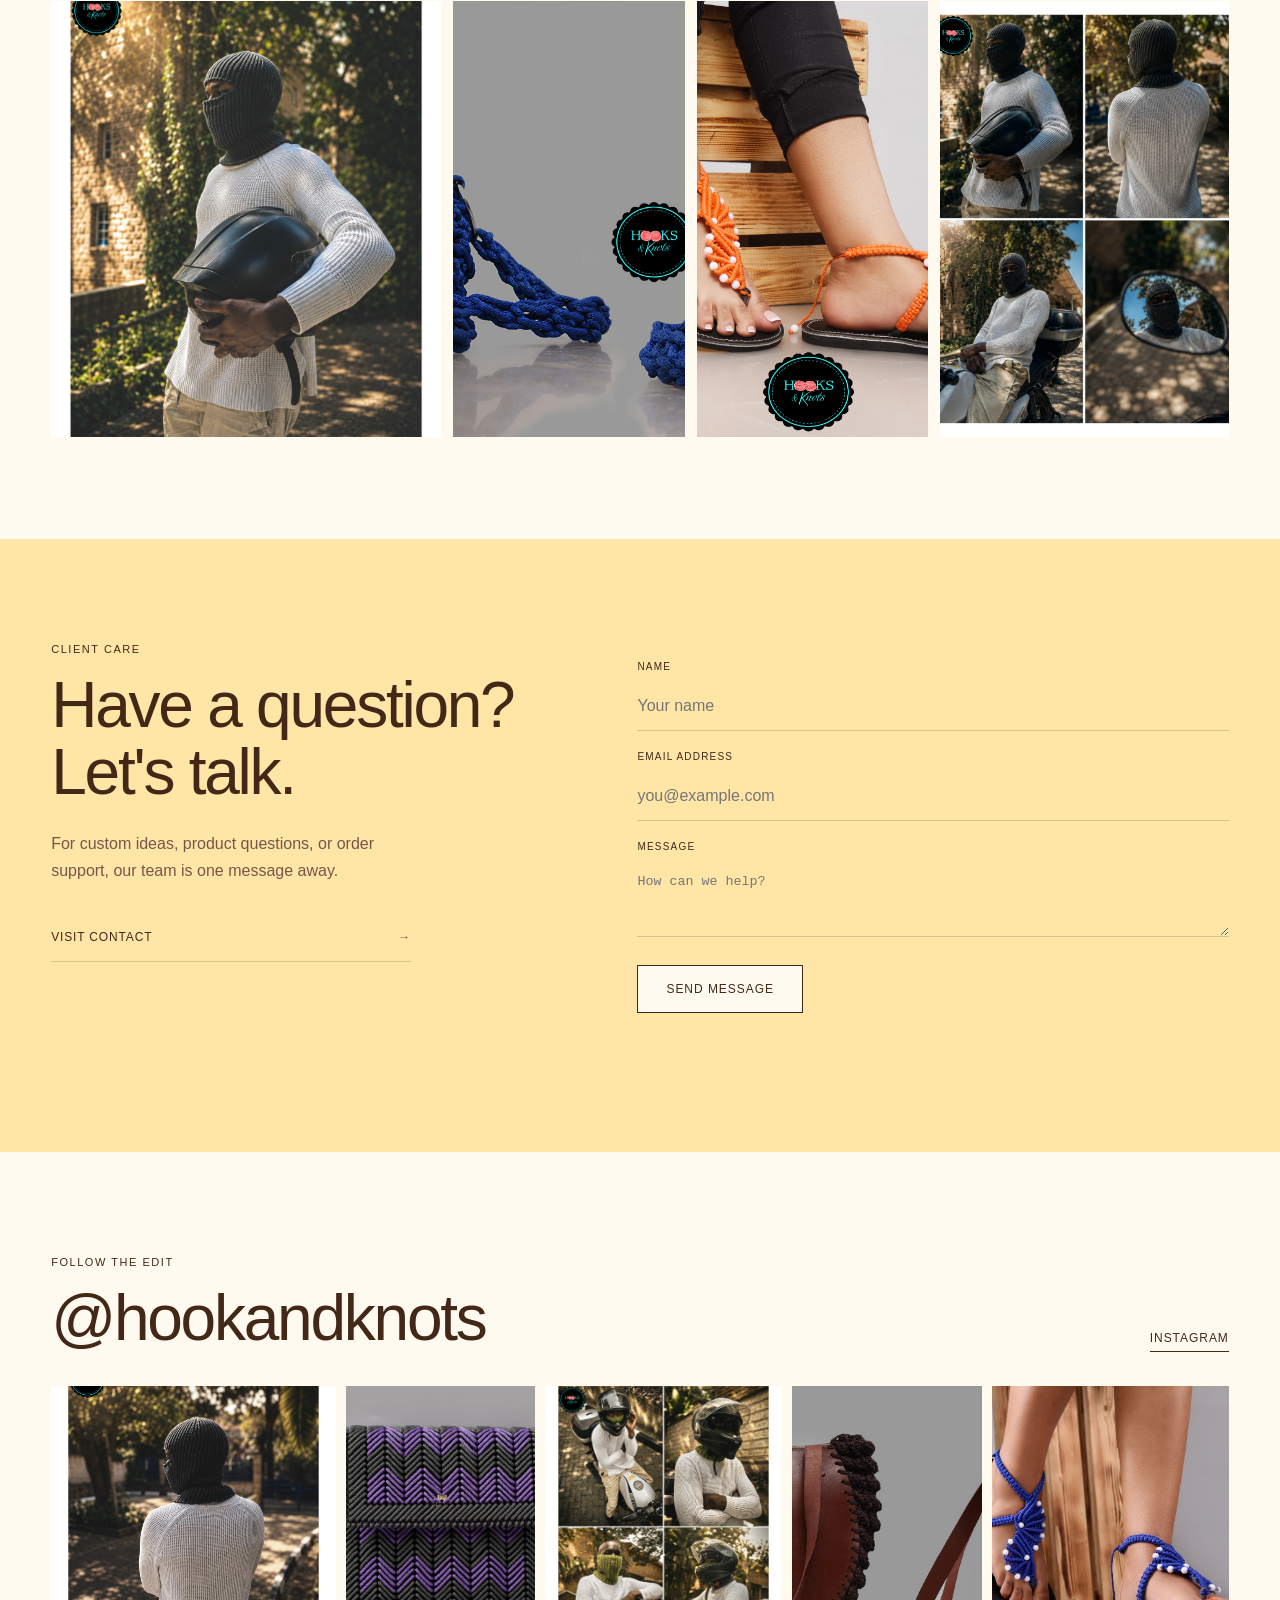
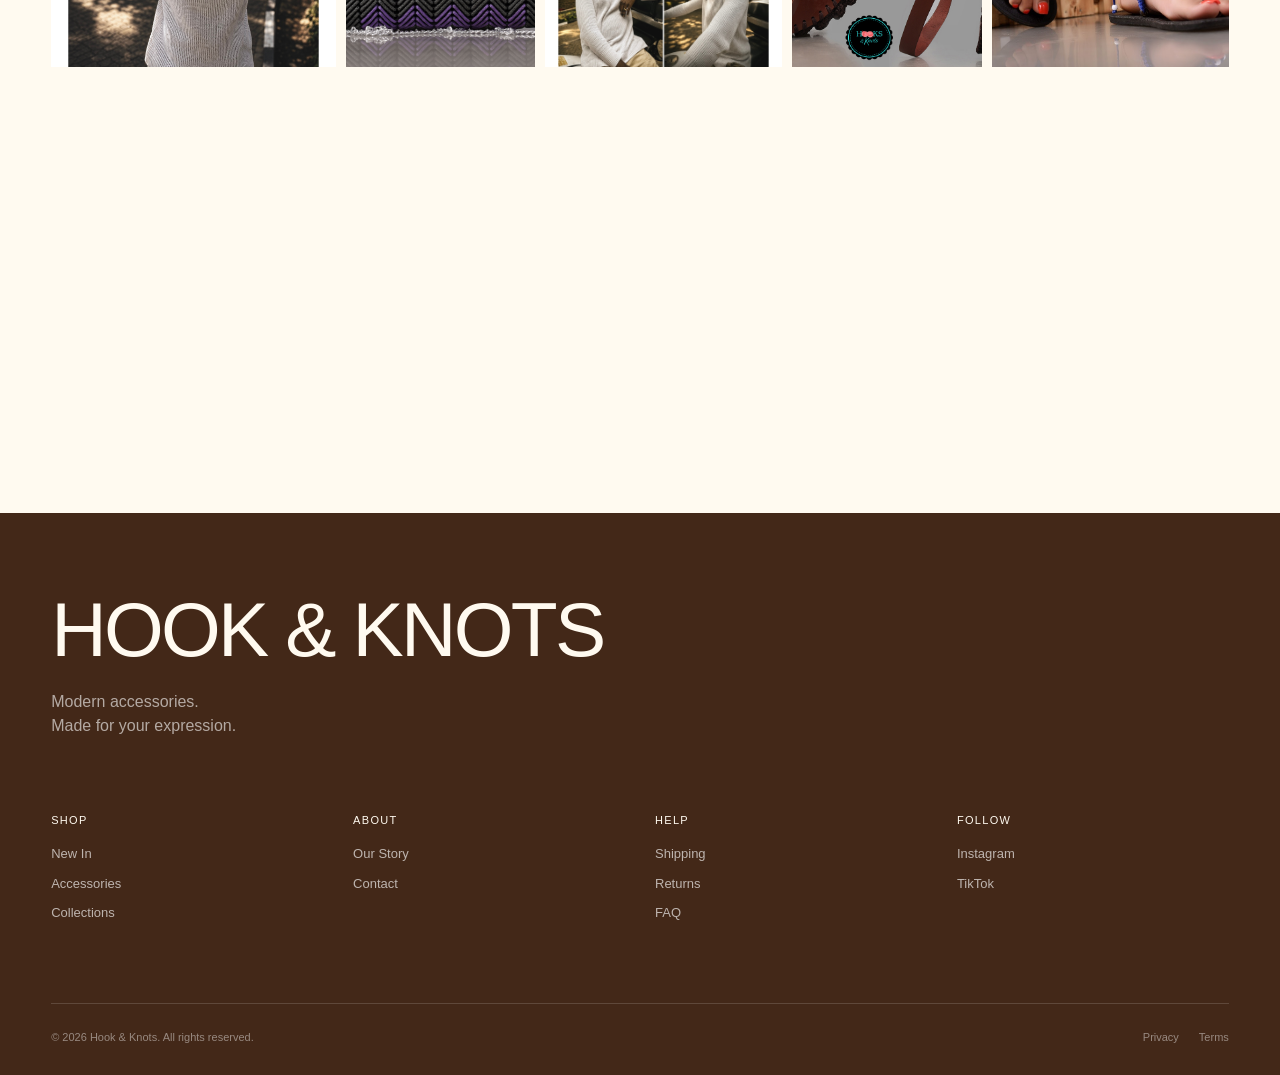
==== commit 6e3fa250: "new styling" ====
--- a/index.html
+++ b/index.html
@@ -37,35 +37,15 @@
 </a>
     <nav class="desktop-nav">
 
-        <a href="#new">New In</a>
-
-        <div class="nav-dropdown">
-            <button class="nav-dropdown-button">
-                Shop
-            </button>
-
-            <div class="nav-dropdown-menu">
-
-                <div>
-                    <span>SHOP</span>
-                    <a href="#">All Accessories</a>
-                    <a href="#">New Arrivals</a>
-                    <a href="#">Best Sellers</a>
-                </div>
-
-                <div>
-                    <span>EXPLORE</span>
-                    <a href="#">Collections</a>
-                    <a href="#">The Edit</a>
-                    <a href="#">Lookbook</a>
-                </div>
-
-            </div>
-        </div>
-
-        <a href="#collections">Collections</a>
-
-        <a href="#about">About</a>
+        <a href="shop.html">Shop</a>
+
+        <a href="gallery.html">Gallery</a>
+
+        <a href="stitchlab.html">StitchLab</a>
+
+        <a href="about.html">About</a>
+
+        <a href="contact.html">Contact</a>
 
     </nav>
 
@@ -114,10 +94,11 @@
         </button>
 
         <nav>
-            <a href="#new">New In</a>
-            <a href="#shop">Shop</a>
-            <a href="#collections">Collections</a>
-            <a href="#about">About</a>
+            <a href="shop.html">Shop</a>
+            <a href="gallery.html">Gallery</a>
+            <a href="stitchlab.html">StitchLab</a>
+            <a href="about.html">About</a>
+            <a href="contact.html">Contact</a>
         </nav>
 
     </div>
@@ -129,11 +110,13 @@
              HERO
         ====================================== -->
 
-        <section class="hero">
-<div class="hero-image">
-    <img src="images/Culture7.png"
-         alt="Hook & Knots fashion campaign">
-</div>
+        <section class="hero" aria-label="Hook & Knots visual collection">
+            <div class="hero-slideshow" id="heroSlideshow" aria-live="polite">
+                <div class="hero-slide is-active">
+                    <img src="images/Culture7.png" alt="Hook & Knots fashion campaign">
+                </div>
+            </div>
+            <div class="hero-shade"></div>
             <div class="hero-content">
 
                 <p class="eyebrow">THE NEW COLLECTION</p>
@@ -153,84 +136,10 @@
 
             </div>
 
-        </section>
-
-
-        <!-- =====================================
-             SHOP BY CATEGORY
-        ====================================== -->
-
-        <section class="section category-section" id="shop">
-
-            <div class="section-heading">
-
-                <div>
-                    <p class="eyebrow">EXPLORE</p>
-                    <h2>Shop by category</h2>
-                </div>
-
-                <a href="#" class="text-link">
-                    View all
-                </a>
-
-            </div>
-
-
-            <div class="category-grid">
-
-                <a href="#" class="category-card">
-
-                    <div class="category-card">
-    <a href="product.html">
-        <div class="category-image">
-            <img src="images/product blue crochet sandles .jpg"
-                 alt="Black Crochet Brown Leather Bag">
-        </div>
-                        <span>01</span>
-                    </div>
-
-                    <h3>Accessories</h3>
-
-                </a>
-
-
-                <a href="#" class="category-card">
-
-                    <div class="category-card">
-    <a href="product.html">
-        <div class="category-image">
-            <img src="images/product orange crochet sandles .JPG"
-                 alt="Black Crochet Brown Leather Bag">
-        </div>
-        
-    </a>
-</div>
-                        <span>02</span>
-                    </div>
-
-                    <h3>New Arrivals</h3>
-
-                </a>
-
-
-                <a href="#" class="category-card">
-
-                    <div class="category-card">
-    <a href="product.html">
-        <div class="category-image">
-            <img src="images/product purple sling bag1.JPG"
-                 alt="Black Crochet Brown Leather Bag">
-        </div>
-        
-    </a>
-</div>
-                        <span>03</span>
-                    </div>
-
-                    <h3>Collections</h3>
-
-                </a>
-
+            <div class="hero-status" aria-hidden="true">
+                <span id="heroSlideNumber">01</span>
+                <span class="hero-status-line"></span>
+                <span>HOOK &amp; KNOTS / 22</span>
             </div>
 
         </section>
@@ -344,7 +253,7 @@
                     your moments and your everyday style.
                 </p>
 
-                <a href="#" class="button button-light">
+                    <a href="gallery.html" class="button button-light">
                     Discover the collection
                 </a>
 
@@ -371,10 +280,38 @@
                 express themselves without compromise.
             </p>
 
-            <a href="#" class="text-link">
+            <a href="about.html" class="text-link">
                 Our story
             </a>
 
+        </section>
+
+        <section class="home-gallery-preview">
+            <div class="section-heading">
+                <div><p class="eyebrow">THE ARCHIVE</p><h2>See it in<br>full colour.</h2></div>
+                <a href="gallery.html" class="text-link">Open gallery</a>
+            </div>
+            <div class="home-gallery-strip">
+                <a href="gallery.html"><img src="images/culture4.png" alt="Hook & Knots campaign styling" loading="lazy"></a>
+                <a href="gallery.html"><img src="images/Blue crochet bag.jpg" alt="Blue crochet bag" loading="lazy"></a>
+                <a href="gallery.html"><img src="images/product orange crochet sandles .JPG" alt="Orange crochet sandals" loading="lazy"></a>
+                <a href="gallery.html"><img src="images/culture8.png" alt="Hook & Knots campaign portrait" loading="lazy"></a>
+            </div>
+        </section>
+
+        <section class="home-contact-preview">
+            <div><p class="eyebrow">CLIENT CARE</p><h2>Have a question?<br>Let's talk.</h2><p>For custom ideas, product questions, or order support, our team is one message away.</p><a class="contact-direct" href="contact.html">Visit contact <span>→</span></a></div>
+            <form class="contact-form homepage-contact-form" id="homepageContactForm">
+                <label for="homepageName">Name</label><input id="homepageName" name="name" type="text" placeholder="Your name" required>
+                <label for="homepageEmail">Email address</label><input id="homepageEmail" name="email" type="email" placeholder="you@example.com" required>
+                <label for="homepageMessage">Message</label><textarea id="homepageMessage" name="message" rows="3" placeholder="How can we help?" required></textarea>
+                <button class="button" type="submit">Send message</button><p class="form-status" id="homepageContactStatus" role="status"></p>
+            </form>
+        </section>
+
+        <section class="instagram-preview">
+            <div class="section-heading"><div><p class="eyebrow">FOLLOW THE EDIT</p><h2>@hookandknots</h2></div><a href="#" class="text-link">Instagram</a></div>
+            <div class="instagram-grid"><a href="#"><img src="images/culture6.png" alt="Hook & Knots campaign portrait" loading="lazy"></a><a href="#"><img src="images/product purple sling bag1.JPG" alt="Purple crochet sling bag" loading="lazy"></a><a href="#"><img src="images/culture9.png" alt="Hook & Knots campaign portrait" loading="lazy"></a><a href="#"><img src="images/black crochet brown leather bag.jpg" alt="Black crochet leather bag" loading="lazy"></a><a href="#"><img src="images/product blue crochet sandles .jpg" alt="Blue crochet sandals" loading="lazy"></a></div>
         </section>
 
 
@@ -456,8 +393,8 @@
             <div>
                 <h3>About</h3>
 
-                <a href="#about">Our Story</a>
-                <a href="#">Contact</a>
+                <a href="about.html">Our Story</a>
+                <a href="contact.html">Contact</a>
 
             </div>
 
@@ -499,6 +436,18 @@
     </footer>
 
 
+    <a
+        class="whatsapp-button"
+        href="https://wa.me/254736953766?text=Hello%20Hook%20%26%20Knots"
+        target="_blank"
+        rel="noopener noreferrer"
+        aria-label="Chat with Hook & Knots on WhatsApp"
+    >
+        <span aria-hidden="true">WA</span>
+        WhatsApp
+    </a>
+
+
     <script src="js/script.js"></script>
 
 </body>
--- a/css/style.css
+++ b/css/style.css
@@ -95,13 +95,19 @@
 :root {
 
     /* Colors */
-    --black: #111111;
-    --soft-black: #181818;
-    --white: #ffffff;
-    --off-white: #f7f6f3;
-    --warm-white: #fbfaf8;
-    --light-grey: #e7e5e1;
-    --grey: #777777;
+    --dark-wine: #6f1d1bff;
+    --camel: #bb9457ff;
+    --dark-coffee: #432818ff;
+    --chocolate-brown: #99582aff;
+    --light-apricot: #ffe6a7ff;
+
+    --black: var(--dark-coffee);
+    --soft-black: var(--dark-wine);
+    --white: #fffaf0;
+    --off-white: var(--light-apricot);
+    --warm-white: #fff4d6;
+    --light-grey: rgba(67, 40, 24, 0.2);
+    --grey: #795548;
 
     /* Typography */
     --font-main: Arial, Helvetica, sans-serif;
@@ -296,7 +302,7 @@
    07. HERO
    ========================================================= */
 .hero {
-min-height: calc(100vh - 110px);
+min-height: min(760px, calc(100vh - 110px));
 position: relative;
 display: flex;
 align-items: flex-end;
@@ -304,8 +310,7 @@
 background: var(--black);
 }
 
-/* Full hero image */
-.hero-image {
+.hero-slideshow {
 position: absolute;
 inset: 0;
 width: 100%;
@@ -314,12 +319,55 @@
 z-index: 0;
 }
 
-.hero-image img {
+.hero-slide {
+position: absolute;
+inset: 0;
+opacity: 0;
+transition: opacity 1.4s ease;
+}
+
+.hero-slide.is-active {
+opacity: 1;
+}
+
+.hero-slide img {
 width: 100%;
 height: 100%;
 display: block;
 object-fit: cover;
 object-position: center center;
+transform: scale(1.02);
+transition: transform 6s ease;
+}
+
+.hero-slide.is-active img {
+transform: scale(1.06);
+}
+
+.hero-shade {
+position: absolute;
+inset: 0;
+z-index: 1;
+background: linear-gradient(90deg, rgba(0, 0, 0, 0.62), rgba(0, 0, 0, 0.05) 72%), linear-gradient(0deg, rgba(0, 0, 0, 0.55), transparent 55%);
+}
+
+.hero-status {
+position: absolute;
+right: var(--side-padding);
+bottom: 34px;
+z-index: 2;
+display: flex;
+align-items: center;
+gap: 12px;
+color: rgba(255, 255, 255, 0.72);
+font-size: 9px;
+letter-spacing: 0.14em;
+}
+
+.hero-status-line {
+width: 55px;
+height: 1px;
+background: rgba(255, 255, 255, 0.5);
 }
 
 /* Text sits above the image */
@@ -388,7 +436,7 @@
     margin: 0 auto;
 
     padding:
-        var(--space-3xl)
+        clamp(76px, 8vw, 120px)
         var(--side-padding);
 }
 
@@ -426,7 +474,7 @@
 .category-grid {
     display: grid;
     grid-template-columns: repeat(3, 1fr);
-    gap: 16px;
+    gap: clamp(12px, 1.6vw, 24px);
 }
 
 .category-card {
@@ -459,14 +507,14 @@
 .product-grid {
     display: grid;
     grid-template-columns: repeat(4, 1fr);
-    gap: 16px;
+    gap: clamp(12px, 1.6vw, 24px);
 }
 
 .product-image {
     width: 100%;
     aspect-ratio: 3 / 4;
     overflow: hidden;
-    background: #f5f5f0;
+    background: var(--warm-white);
 }
 
 .product-image img {
@@ -511,7 +559,7 @@
    ========================================================= */
 
 .editorial {
-    min-height: 700px;
+    min-height: clamp(520px, 55vw, 700px);
 
     display: grid;
     grid-template-columns: 1fr 1fr;
@@ -521,7 +569,7 @@
 }
 
 .editorial-image {
-    min-height: 700px;
+    min-height: 100%;
 }
 
 .editorial-content {
@@ -529,7 +577,7 @@
     flex-direction: column;
     justify-content: center;
 
-    padding: var(--space-2xl);
+    padding: clamp(48px, 7vw, 96px);
 }
 
 .editorial-content p {
@@ -551,7 +599,7 @@
     margin: 0 auto;
 
     padding:
-        var(--space-3xl)
+        clamp(76px, 8vw, 120px)
         var(--side-padding);
 
     text-align: center;
@@ -579,7 +627,7 @@
     gap: var(--space-xl);
 
     padding:
-        var(--space-2xl)
+        clamp(64px, 7vw, 96px)
         var(--side-padding);
 
     background: var(--off-white);
@@ -624,6 +672,199 @@
     letter-spacing: 0.08em;
 }
 
+/* =========================================================
+   HOMEPAGE DISCOVERY + CONTACT
+   ========================================================= */
+
+.home-gallery-preview,
+.instagram-preview {
+    max-width: var(--container);
+    margin: 0 auto;
+    padding: clamp(76px, 8vw, 120px) var(--side-padding);
+}
+
+.home-gallery-preview .section-heading,
+.instagram-preview .section-heading {
+    margin-bottom: 34px;
+}
+
+.home-gallery-preview h2,
+.instagram-preview h2 {
+    font-size: clamp(38px, 5vw, 70px);
+}
+
+.home-gallery-strip {
+    display: grid;
+    grid-template-columns: 1.35fr 0.8fr 0.8fr 1fr;
+    gap: 12px;
+    height: clamp(270px, 34vw, 500px);
+}
+
+.home-gallery-strip a,
+.instagram-grid a {
+    overflow: hidden;
+    background: var(--light-grey);
+}
+
+.home-gallery-strip img,
+.instagram-grid img {
+    width: 100%;
+    height: 100%;
+    display: block;
+    object-fit: cover;
+    transition: transform 0.7s ease;
+}
+
+.home-gallery-strip a:hover img,
+.instagram-grid a:hover img {
+    transform: scale(1.04);
+}
+
+.home-contact-preview {
+    display: grid;
+    grid-template-columns: 0.9fr 1.1fr;
+    gap: clamp(40px, 8vw, 140px);
+    padding: clamp(76px, 8vw, 120px) var(--side-padding);
+    background: var(--off-white);
+}
+
+.home-contact-preview > div {
+    max-width: 480px;
+}
+
+.home-contact-preview h2 {
+    margin-bottom: 24px;
+    font-size: clamp(40px, 5vw, 72px);
+}
+
+.home-contact-preview > div > p:not(.eyebrow) {
+    max-width: 360px;
+    margin-bottom: 28px;
+    line-height: 1.7;
+}
+
+.contact-direct {
+    display: flex;
+    justify-content: space-between;
+    width: min(100%, 360px);
+    padding: 15px 0;
+    border-bottom: 1px solid var(--light-grey);
+    font-size: 12px;
+    letter-spacing: 0.07em;
+    text-transform: uppercase;
+}
+
+.contact-direct span {
+    color: var(--grey);
+}
+
+.contact-form {
+    display: flex;
+    flex-direction: column;
+    max-width: 620px;
+}
+
+.contact-form label {
+    margin-top: 18px;
+    margin-bottom: 8px;
+    font-size: 10px;
+    letter-spacing: 0.12em;
+    text-transform: uppercase;
+}
+
+.contact-form input,
+.contact-form textarea {
+    width: 100%;
+    padding: 12px 0;
+    border: 0;
+    border-bottom: 1px solid var(--light-grey);
+    outline: none;
+    background: transparent;
+    color: var(--black);
+    resize: vertical;
+}
+
+.contact-form textarea { min-height: 75px; }
+.contact-form input:focus,
+.contact-form textarea:focus { border-color: var(--black); }
+.contact-form .button { align-self: flex-start; margin-top: 28px; border: 1px solid var(--black); }
+.form-status { min-height: 22px; margin-top: 14px; color: var(--grey); font-size: 12px; }
+
+.instagram-preview { padding-bottom: clamp(90px, 10vw, 150px); }
+
+.instagram-grid {
+    display: grid;
+    grid-template-columns: 1.2fr 0.8fr 1fr 0.8fr 1fr;
+    gap: 10px;
+    height: clamp(170px, 22vw, 310px);
+}
+
+/* =========================================================
+   ABOUT + CONTACT PAGES
+   ========================================================= */
+
+.about-hero {
+    display: grid;
+    grid-template-columns: 1.1fr 0.9fr;
+    min-height: min(720px, calc(100vh - 110px));
+    background: var(--black);
+    color: var(--white);
+}
+
+.about-hero-image { min-height: 600px; }
+.about-hero-image img { width: 100%; height: 100%; object-fit: cover; object-position: center 30%; }
+.about-hero-copy { align-self: end; padding: clamp(50px, 8vw, 120px) var(--side-padding); }
+.about-hero-copy h1 { font-size: clamp(52px, 7vw, 108px); line-height: 0.9; letter-spacing: -0.06em; }
+
+.about-intro {
+    display: grid;
+    grid-template-columns: 0.7fr 1.3fr 1fr;
+    gap: 30px;
+    max-width: var(--container);
+    margin: 0 auto;
+    padding: clamp(80px, 10vw, 150px) var(--side-padding);
+}
+
+.about-intro h2 { font-size: clamp(40px, 5vw, 72px); letter-spacing: -0.05em; }
+.about-intro > div { max-width: 350px; }
+.about-intro > div p { margin-bottom: 18px; font-size: 14px; line-height: 1.8; }
+
+.about-values { display: grid; grid-template-columns: 1fr 1fr; background: var(--off-white); }
+.about-value-image { min-height: 650px; }
+.about-value-image img { width: 100%; height: 100%; object-fit: cover; }
+.about-value-copy { align-self: center; max-width: 520px; padding: clamp(50px, 8vw, 120px); }
+.about-value-copy h2 { margin-bottom: 24px; font-size: clamp(42px, 5vw, 76px); }
+.about-value-copy > p:not(.eyebrow) { margin-bottom: 32px; line-height: 1.8; }
+.about-cta { max-width: var(--container); margin: 0 auto; padding: clamp(80px, 10vw, 150px) var(--side-padding); }
+.about-cta h2 { margin-bottom: 30px; font-size: clamp(46px, 6vw, 90px); }
+
+.contact-heading { max-width: var(--container); margin: 0 auto; padding: clamp(80px, 11vw, 160px) var(--side-padding) 70px; }
+.contact-heading h1 { margin: 15px 0 24px; font-size: clamp(64px, 10vw, 150px); line-height: 0.85; }
+.contact-heading > p:last-child { max-width: 390px; line-height: 1.7; }
+.contact-layout { display: grid; grid-template-columns: 0.8fr 1.2fr; gap: clamp(50px, 10vw, 170px); max-width: var(--container); margin: 0 auto; padding: 0 var(--side-padding) clamp(90px, 12vw, 170px); }
+.contact-details h2 { margin: 18px 0 24px; font-size: clamp(40px, 5vw, 72px); }
+.contact-details > p:not(.eyebrow) { max-width: 340px; margin-bottom: 32px; line-height: 1.8; }
+.contact-details .contact-direct { width: 100%; }
+.contact-image { position: relative; max-width: var(--container); margin: 0 auto; padding: 0 var(--side-padding) clamp(90px, 12vw, 170px); }
+.contact-image img { width: 100%; max-height: 600px; object-fit: cover; object-position: center 45%; }
+.contact-image .eyebrow { margin-top: 14px; }
+
+@media (max-width: 700px) {
+    .home-gallery-strip { grid-template-columns: 1.2fr 0.8fr; grid-template-rows: repeat(2, 1fr); height: 400px; }
+    .home-gallery-strip a:nth-child(3), .home-gallery-strip a:nth-child(4) { display: none; }
+    .home-contact-preview, .about-hero, .about-values, .contact-layout { grid-template-columns: 1fr; }
+    .home-contact-preview { gap: 45px; }
+    .instagram-grid { grid-template-columns: repeat(3, 1fr); height: 270px; }
+    .instagram-grid a:nth-child(n + 4) { display: none; }
+    .about-hero-image { min-height: 55vh; }
+    .about-hero-copy { padding-top: 55px; padding-bottom: 65px; }
+    .about-intro { display: block; }
+    .about-intro h2 { margin: 20px 0 28px; }
+    .about-value-image { min-height: 60vh; }
+    .about-value-copy { padding: 60px var(--side-padding); }
+    .contact-layout { gap: 55px; }
+}
+
 
 /* =========================================================
    15. FOOTER
@@ -631,7 +872,7 @@
 
 .site-footer {
     padding:
-        80px
+        clamp(56px, 6vw, 80px)
         var(--side-padding)
         30px;
 
@@ -640,7 +881,7 @@
 }
 
 .footer-brand {
-    margin-bottom: 80px;
+    margin-bottom: clamp(48px, 6vw, 80px);
 }
 
 .footer-brand h2 {
@@ -825,7 +1066,7 @@
     /* Hero */
 
     .hero {
-        min-height: 78vh;
+        min-height: min(680px, calc(100svh - 110px));
     }
 
     .hero-content {
@@ -890,7 +1131,7 @@
         min-height: auto;
 
         padding:
-            70px
+            56px
             var(--side-padding);
     }
 
@@ -1297,14 +1538,29 @@
     background:
         linear-gradient(
             135deg,
-            #e5e1dc,
-            #c5c0b9
+            var(--light-apricot),
+            var(--camel)
         );
 
     color: rgba(0, 0, 0, 0.3);
 
     transition:
         transform 0.6s ease;
+}
+
+.shop-product-image img,
+.related-image img,
+.product-main-image img {
+    width: 100%;
+    height: 100%;
+    object-fit: cover;
+    display: block;
+    transition: transform 0.6s ease;
+}
+
+.shop-product-card:hover .shop-product-image img,
+.related-grid a:hover .related-image img {
+    transform: scale(1.04);
 }
 
 .shop-product-image > span:first-child {
@@ -1590,8 +1846,8 @@
     background:
         linear-gradient(
             135deg,
-            #e4dfd9,
-            #c3beb7
+            var(--light-apricot),
+            var(--camel)
         );
 
     color: rgba(0, 0, 0, 0.3);
@@ -1908,8 +2164,8 @@
     background:
         linear-gradient(
             135deg,
-            #e5e1dc,
-            #c5c0b9
+            var(--light-apricot),
+            var(--camel)
         );
 
     color: rgba(0, 0, 0, 0.3);
@@ -2026,3 +2282,426 @@
     overflow: hidden;
 }
 
+/* =========================================================
+   WHATSAPP CONTACT
+   ========================================================= */
+
+.whatsapp-button {
+    position: fixed;
+    z-index: 500;
+    right: 24px;
+    bottom: 24px;
+    display: inline-flex;
+    align-items: center;
+    gap: 9px;
+    min-height: 48px;
+    padding: 0 18px;
+    border-radius: 999px;
+    background: #168c4a;
+    color: var(--white);
+    box-shadow: 0 8px 24px rgba(0, 0, 0, 0.18);
+    font-size: 11px;
+    letter-spacing: 0.06em;
+    text-transform: uppercase;
+    transition: background var(--transition), transform var(--transition), box-shadow var(--transition);
+}
+
+.whatsapp-button span {
+    display: inline-flex;
+    align-items: center;
+    justify-content: center;
+    width: 19px;
+    height: 19px;
+    border: 1px solid currentColor;
+    border-radius: 50%;
+    font-size: 8px;
+    font-weight: 600;
+    letter-spacing: 0;
+    line-height: 1;
+}
+
+/* =========================================================
+   STITCHLAB TRAINING PAGE
+   ========================================================= */
+
+.stitchlab-page { background: var(--warm-white); }
+.stitchlab-page .site-header { background: var(--warm-white); }
+.stitchlab-page .desktop-nav .active { border-bottom: 1px solid currentColor; padding-bottom: 4px; }
+
+.stitchlab-hero {
+    position: relative;
+    min-height: min(720px, calc(100vh - 110px));
+    display: flex;
+    align-items: flex-end;
+    overflow: hidden;
+    background: var(--dark-coffee);
+    color: var(--white);
+}
+
+.stitchlab-hero-image { position: absolute; inset: 0; }
+.stitchlab-hero-image::after { content: ""; position: absolute; inset: 0; background: linear-gradient(90deg, rgba(67, 40, 24, 0.8), rgba(67, 40, 24, 0.08) 75%), linear-gradient(0deg, rgba(67, 40, 24, 0.7), transparent 60%); }
+.stitchlab-hero-image img { width: 100%; height: 100%; object-fit: cover; object-position: center 35%; }
+.stitchlab-hero-content { position: relative; z-index: 1; max-width: 750px; padding: clamp(50px, 8vw, 120px) var(--side-padding); }
+.stitchlab-hero-content h1 { margin: 18px 0 26px; font-size: clamp(72px, 12vw, 180px); line-height: 0.8; letter-spacing: -0.08em; }
+.stitchlab-hero-content > p:not(.eyebrow) { max-width: 390px; margin-bottom: 32px; color: rgba(255, 250, 240, 0.78); font-size: 15px; line-height: 1.7; }
+.stitchlab-hero-index { position: absolute; z-index: 1; right: var(--side-padding); bottom: 34px; display: flex; gap: 14px; color: rgba(255, 250, 240, 0.7); font-size: 9px; letter-spacing: 0.13em; }
+
+.stitchlab-intro { display: grid; grid-template-columns: 0.7fr 1.3fr 1fr; gap: 30px; max-width: var(--container); margin: 0 auto; padding: clamp(80px, 10vw, 150px) var(--side-padding); }
+.stitchlab-intro h2 { font-size: clamp(42px, 6vw, 86px); line-height: 0.92; letter-spacing: -0.06em; }
+.stitchlab-intro > div { max-width: 360px; }
+.stitchlab-intro > div p { margin-bottom: 18px; font-size: 14px; line-height: 1.8; }
+
+.stitchlab-courses { padding: clamp(80px, 10vw, 150px) var(--side-padding); background: var(--light-apricot); }
+.stitchlab-section-heading { display: flex; align-items: end; justify-content: space-between; gap: 40px; max-width: var(--container); margin: 0 auto 65px; }
+.stitchlab-section-heading h2 { font-size: clamp(44px, 6vw, 86px); line-height: 0.9; letter-spacing: -0.06em; }
+.stitchlab-section-heading > p { max-width: 270px; font-size: 13px; line-height: 1.7; }
+.course-grid { display: grid; grid-template-columns: repeat(4, 1fr); gap: clamp(12px, 2vw, 28px); max-width: var(--container); margin: 0 auto; }
+.course-card { background: var(--warm-white); }
+.course-card-image { position: relative; overflow: hidden; }
+.course-card-image img { width: 100%; aspect-ratio: 4 / 5; display: block; object-fit: cover; transition: transform 0.7s ease; }
+.course-card:hover .course-card-image img { transform: scale(1.04); }
+.course-card-image > span { position: absolute; top: 14px; left: 14px; color: var(--white); font-size: 11px; letter-spacing: 0.1em; }
+.course-card-body { padding: 24px 22px 22px; }
+.course-type { color: var(--chocolate-brown); font-size: 9px; letter-spacing: 0.12em; }
+.course-card h3 { margin: 12px 0 14px; color: var(--dark-wine); font-size: 30px; letter-spacing: -0.04em; }
+.course-card-body > p:not(.course-type) { min-height: 98px; color: var(--grey); font-size: 12px; line-height: 1.65; }
+.course-meta { display: grid; gap: 8px; padding: 18px 0; border-top: 1px solid var(--light-grey); border-bottom: 1px solid var(--light-grey); color: var(--grey); font-size: 10px; }
+.course-meta span { display: flex; justify-content: space-between; }
+.course-meta strong { color: var(--dark-coffee); font-weight: 500; }
+.course-register, .upcoming-button { display: flex; justify-content: space-between; width: 100%; padding: 18px 0 0; color: var(--dark-wine); font-size: 10px; letter-spacing: 0.07em; text-align: left; text-transform: uppercase; }
+.course-register span { font-size: 16px; }
+
+.stitchlab-upcoming { display: grid; grid-template-columns: 0.9fr 1.1fr; gap: clamp(50px, 10vw, 150px); padding: clamp(80px, 10vw, 150px) var(--side-padding); background: var(--dark-wine); color: var(--white); }
+.stitchlab-upcoming > div:first-child { max-width: 450px; }
+.stitchlab-upcoming h2 { margin: 15px 0 25px; color: var(--white); font-size: clamp(44px, 6vw, 86px); line-height: 0.9; letter-spacing: -0.06em; }
+.stitchlab-upcoming > div:first-child > p:not(.eyebrow) { color: rgba(255, 250, 240, 0.7); font-size: 14px; line-height: 1.8; }
+.upcoming-list { align-self: center; }
+.upcoming-list > div { display: grid; grid-template-columns: 45px 1fr auto; align-items: center; gap: 18px; padding: 22px 0; border-bottom: 1px solid rgba(255, 250, 240, 0.28); }
+.upcoming-list span { color: var(--camel); font-size: 10px; }
+.upcoming-list strong { font-size: 15px; font-weight: 400; }
+.upcoming-list em { color: rgba(255, 250, 240, 0.58); font-size: 11px; font-style: normal; }
+.upcoming-button { width: auto; padding: 0; color: var(--light-apricot); }
+.stitchlab-quote { padding: clamp(80px, 10vw, 150px) var(--side-padding); text-align: center; }
+.stitchlab-quote p { max-width: 800px; margin: 0 auto 20px; color: var(--dark-coffee); font-size: clamp(30px, 4vw, 60px); line-height: 1; letter-spacing: -0.05em; }
+.stitchlab-quote span { color: var(--chocolate-brown); font-size: 10px; letter-spacing: 0.14em; }
+
+.stitchlab-modal { position: fixed; z-index: 900; inset: 0; display: flex; align-items: center; justify-content: center; padding: 20px; background: rgba(67, 40, 24, 0.72); opacity: 0; visibility: hidden; transition: opacity 0.3s ease, visibility 0.3s ease; }
+.stitchlab-modal.active { opacity: 1; visibility: visible; }
+.registration-dialog { position: relative; width: min(500px, 100%); padding: clamp(30px, 5vw, 60px); background: var(--warm-white); color: var(--dark-coffee); }
+.registration-dialog h2 { margin: 14px 0 25px; color: var(--dark-wine); font-size: clamp(38px, 5vw, 60px); line-height: 0.9; letter-spacing: -0.05em; }
+.registration-selected { color: var(--grey); font-size: 13px; }
+.registration-close { position: absolute; top: 25px; right: 25px; color: var(--dark-coffee); font-size: 10px; letter-spacing: 0.1em; text-transform: uppercase; }
+.registration-dialog .button { width: 100%; margin-top: 25px; border: 1px solid var(--dark-coffee); background: var(--dark-wine); color: var(--white); }
+
+@media (max-width: 900px) {
+    .course-grid { grid-template-columns: repeat(2, 1fr); }
+    .stitchlab-intro { grid-template-columns: 0.6fr 1.4fr; }
+    .stitchlab-intro > div { grid-column: 2; }
+}
+
+@media (max-width: 700px) {
+    .stitchlab-hero { min-height: min(680px, calc(100svh - 110px)); }
+    .stitchlab-hero-content h1 { font-size: clamp(70px, 21vw, 110px); }
+    .stitchlab-hero-index { bottom: 20px; }
+    .stitchlab-intro { display: block; }
+    .stitchlab-intro h2 { margin: 20px 0 28px; }
+    .stitchlab-section-heading { display: block; margin-bottom: 45px; }
+    .stitchlab-section-heading h2 { margin-bottom: 24px; }
+    .course-grid { grid-template-columns: 1fr; }
+    .course-card-body > p:not(.course-type) { min-height: auto; }
+    .stitchlab-upcoming { grid-template-columns: 1fr; gap: 45px; }
+    .upcoming-list > div { grid-template-columns: 30px 1fr; }
+    .upcoming-list em { grid-column: 2; }
+    .upcoming-button { grid-column: 2; }
+}
+
+.whatsapp-button:hover {
+    background: #0d6d39;
+    color: var(--white);
+    transform: translateY(-3px);
+    box-shadow: 0 11px 28px rgba(0, 0, 0, 0.24);
+}
+
+@media (max-width: 600px) {
+    .whatsapp-button {
+        right: 15px;
+        bottom: 15px;
+        min-height: 44px;
+        padding: 0 14px;
+        font-size: 10px;
+    }
+}
+
+/* =========================================================
+   GALLERY / EDITORIAL ARCHIVE
+   ========================================================= */
+
+.gallery-page {
+    background: var(--warm-white);
+}
+
+.gallery-page .site-header {
+    background: var(--warm-white);
+}
+
+.gallery-page .desktop-nav .active {
+    border-bottom: 1px solid currentColor;
+    padding-bottom: 4px;
+}
+
+.gallery-intro {
+    min-height: calc(100vh - 110px);
+    display: grid;
+    grid-template-columns: minmax(0, 1.25fr) minmax(360px, 0.75fr);
+    background: var(--black);
+    color: var(--white);
+}
+
+.gallery-intro-image {
+    min-height: 760px;
+    overflow: hidden;
+}
+
+.gallery-intro-image img {
+    width: 100%;
+    height: 100%;
+    object-fit: cover;
+    object-position: center 28%;
+    filter: saturate(0.85);
+}
+
+.gallery-intro-copy {
+    align-self: end;
+    padding: clamp(45px, 7vw, 110px) var(--side-padding);
+}
+
+.gallery-intro-copy h1 {
+    margin: 20px 0 30px;
+    font-size: clamp(56px, 7vw, 116px);
+    line-height: 0.88;
+    letter-spacing: -0.06em;
+}
+
+.gallery-intro-copy > p:not(.eyebrow) {
+    max-width: 300px;
+    color: rgba(255, 255, 255, 0.68);
+    font-size: 14px;
+    line-height: 1.7;
+}
+
+.gallery-scroll-note {
+    display: block;
+    margin-top: 90px;
+    color: rgba(255, 255, 255, 0.55);
+    font-size: 10px;
+    letter-spacing: 0.12em;
+    text-transform: uppercase;
+}
+
+.gallery-scroll-note span {
+    margin-left: 12px;
+    color: var(--white);
+    font-size: 17px;
+}
+
+.gallery-chapter {
+    max-width: var(--container);
+    margin: 0 auto;
+    padding: clamp(90px, 12vw, 180px) var(--side-padding);
+}
+
+.gallery-chapter-heading {
+    display: grid;
+    grid-template-columns: 0.7fr 1.4fr 0.8fr;
+    align-items: end;
+    gap: 30px;
+    margin-bottom: 75px;
+}
+
+.gallery-chapter-heading .eyebrow {
+    align-self: start;
+    margin: 7px 0 0;
+}
+
+.gallery-chapter-heading h2 {
+    font-size: clamp(42px, 6vw, 84px);
+    letter-spacing: -0.055em;
+}
+
+.gallery-chapter-heading > p:last-child {
+    max-width: 230px;
+    font-size: 13px;
+    line-height: 1.7;
+}
+
+.gallery-grid {
+    display: grid;
+    grid-template-columns: repeat(12, 1fr);
+    gap: clamp(12px, 2vw, 28px);
+    align-items: start;
+}
+
+.gallery-item {
+    min-width: 0;
+}
+
+.gallery-image-button {
+    display: block;
+    width: 100%;
+    overflow: hidden;
+    cursor: zoom-in;
+    background: var(--light-grey);
+}
+
+.gallery-image-button img {
+    display: block;
+    width: 100%;
+    aspect-ratio: 4 / 5;
+    object-fit: cover;
+    transition: transform 0.8s cubic-bezier(0.2, 0.6, 0.2, 1), filter 0.5s ease;
+}
+
+.gallery-image-button:hover img {
+    transform: scale(1.04);
+    filter: saturate(1.1);
+}
+
+.gallery-item figcaption {
+    display: flex;
+    justify-content: space-between;
+    gap: 12px;
+    padding-top: 12px;
+    font-size: 11px;
+    letter-spacing: 0.03em;
+}
+
+.gallery-item figcaption span {
+    color: var(--grey);
+    font-size: 10px;
+}
+
+.gallery-grid-bags .gallery-item:nth-child(1) { grid-column: 1 / 5; }
+.gallery-grid-bags .gallery-item:nth-child(2) { grid-column: 6 / 13; margin-top: 100px; }
+.gallery-grid-bags .gallery-item:nth-child(3) { grid-column: 2 / 6; margin-top: 80px; }
+.gallery-grid-bags .gallery-item:nth-child(4) { grid-column: 7 / 11; margin-top: 160px; }
+.gallery-grid-bags .gallery-item:nth-child(5) { grid-column: 1 / 5; margin-top: 70px; }
+.gallery-grid-bags .gallery-item:nth-child(6) { grid-column: 6 / 10; margin-top: 30px; }
+.gallery-grid-bags .gallery-item:nth-child(7) { grid-column: 10 / 13; margin-top: 160px; }
+.gallery-grid-bags .gallery-item:nth-child(8) { grid-column: 2 / 7; margin-top: 90px; }
+.gallery-grid-bags .gallery-item:nth-child(9) { grid-column: 8 / 12; margin-top: 20px; }
+.gallery-grid-bags .gallery-item:nth-child(10) { grid-column: 3 / 7; margin-top: 120px; }
+
+.gallery-item-tall img { aspect-ratio: 3 / 4; }
+.gallery-item-wide img { aspect-ratio: 5 / 4; }
+
+.gallery-interlude {
+    position: relative;
+    min-height: 75vh;
+    overflow: hidden;
+    background: var(--black);
+    color: var(--white);
+}
+
+.gallery-interlude img {
+    width: 100%;
+    height: 75vh;
+    object-fit: cover;
+    object-position: center 35%;
+    opacity: 0.72;
+}
+
+.gallery-interlude div {
+    position: absolute;
+    right: var(--side-padding);
+    bottom: 70px;
+    max-width: 250px;
+}
+
+.gallery-interlude .eyebrow { color: rgba(255, 255, 255, 0.7); }
+.gallery-interlude div > p:last-child { color: var(--white); font-size: 28px; line-height: 1.05; letter-spacing: -0.03em; }
+
+.gallery-grid-sandals .gallery-item:nth-child(1) { grid-column: 1 / 7; }
+.gallery-grid-sandals .gallery-item:nth-child(2) { grid-column: 9 / 13; margin-top: 130px; }
+.gallery-grid-sandals .gallery-item:nth-child(3) { grid-column: 3 / 7; margin-top: 110px; }
+.gallery-grid-sandals .gallery-item:nth-child(4) { grid-column: 8 / 12; margin-top: 30px; }
+
+.gallery-campaign {
+    padding: clamp(90px, 12vw, 170px) var(--side-padding) 100px;
+    background: var(--black);
+    color: var(--white);
+}
+
+.gallery-campaign-heading {
+    max-width: var(--container);
+    margin: 0 auto 75px;
+}
+
+.gallery-campaign-heading h2 { font-size: clamp(52px, 8vw, 120px); line-height: 0.88; letter-spacing: -0.06em; }
+.gallery-campaign-heading .eyebrow { color: rgba(255, 255, 255, 0.58); }
+
+.gallery-campaign-grid {
+    max-width: var(--container);
+    margin: 0 auto;
+    display: grid;
+    grid-template-columns: repeat(12, 1fr);
+    gap: clamp(12px, 2vw, 25px);
+    align-items: start;
+}
+
+.gallery-campaign-grid .gallery-item:nth-child(1) { grid-column: 1 / 5; margin-top: 150px; }
+.gallery-campaign-grid .gallery-item:nth-child(2) { grid-column: 6 / 11; }
+.gallery-campaign-grid .gallery-item:nth-child(3) { grid-column: 10 / 13; margin-top: 70px; }
+.gallery-campaign-grid .gallery-item:nth-child(4) { grid-column: 2 / 8; margin-top: 100px; }
+.gallery-campaign-grid .gallery-item:nth-child(5) { grid-column: 9 / 13; margin-top: 180px; }
+.gallery-campaign-grid .gallery-item:nth-child(6) { grid-column: 5 / 9; margin-top: 100px; }
+.gallery-campaign-grid .gallery-image-button img { aspect-ratio: 4 / 5; }
+.gallery-campaign-grid .gallery-item-large img { aspect-ratio: 3 / 4; }
+.gallery-mark { max-width: 160px; margin: 120px auto 0; opacity: 0.8; }
+
+.gallery-lightbox {
+    position: fixed;
+    z-index: 1000;
+    inset: 0;
+    display: flex;
+    align-items: center;
+    justify-content: center;
+    padding: 50px;
+    background: rgba(10, 10, 10, 0.96);
+    opacity: 0;
+    visibility: hidden;
+    transition: opacity 0.3s ease, visibility 0.3s ease;
+}
+
+.gallery-lightbox.active { opacity: 1; visibility: visible; }
+.gallery-lightbox figure { max-width: min(900px, 90vw); max-height: 90vh; margin: 0; }
+.gallery-lightbox figure img { display: block; max-width: 100%; max-height: 82vh; object-fit: contain; }
+.gallery-lightbox figcaption { padding-top: 15px; color: rgba(255, 255, 255, 0.75); font-size: 11px; letter-spacing: 0.05em; }
+.lightbox-close { position: absolute; top: 30px; right: var(--side-padding); color: var(--white); font-size: 11px; letter-spacing: 0.12em; text-transform: uppercase; }
+
+@media (max-width: 800px) {
+    .gallery-intro { display: block; }
+    .gallery-intro-image { min-height: 64vh; }
+    .gallery-intro-copy { padding-top: 55px; padding-bottom: 60px; }
+    .gallery-scroll-note { margin-top: 55px; }
+    .gallery-chapter-heading { display: block; margin-bottom: 45px; }
+    .gallery-chapter-heading h2 { margin: 18px 0; }
+    .gallery-chapter-heading > p:last-child { max-width: 280px; }
+    .gallery-grid { grid-template-columns: repeat(2, 1fr); gap: 28px 10px; }
+    .gallery-grid-bags .gallery-item,
+    .gallery-grid-sandals .gallery-item,
+    .gallery-campaign-grid .gallery-item { grid-column: auto; margin-top: 0; }
+    .gallery-grid-bags .gallery-item:nth-child(2),
+    .gallery-grid-bags .gallery-item:nth-child(8),
+    .gallery-grid-sandals .gallery-item:nth-child(1),
+    .gallery-campaign-grid .gallery-item:nth-child(2),
+    .gallery-campaign-grid .gallery-item:nth-child(4) { grid-column: 1 / -1; }
+    .gallery-grid-bags .gallery-item:nth-child(2),
+    .gallery-grid-bags .gallery-item:nth-child(8) { margin-top: 25px; }
+    .gallery-interlude, .gallery-interlude img { min-height: 70vh; height: 70vh; }
+    .gallery-interlude div { right: var(--side-padding); bottom: 45px; }
+    .gallery-campaign-heading { margin-bottom: 45px; }
+    .gallery-campaign-grid { grid-template-columns: repeat(2, 1fr); gap: 28px 10px; }
+    .gallery-mark { margin-top: 80px; }
+    .gallery-lightbox { padding: 30px 15px; }
+}
+
